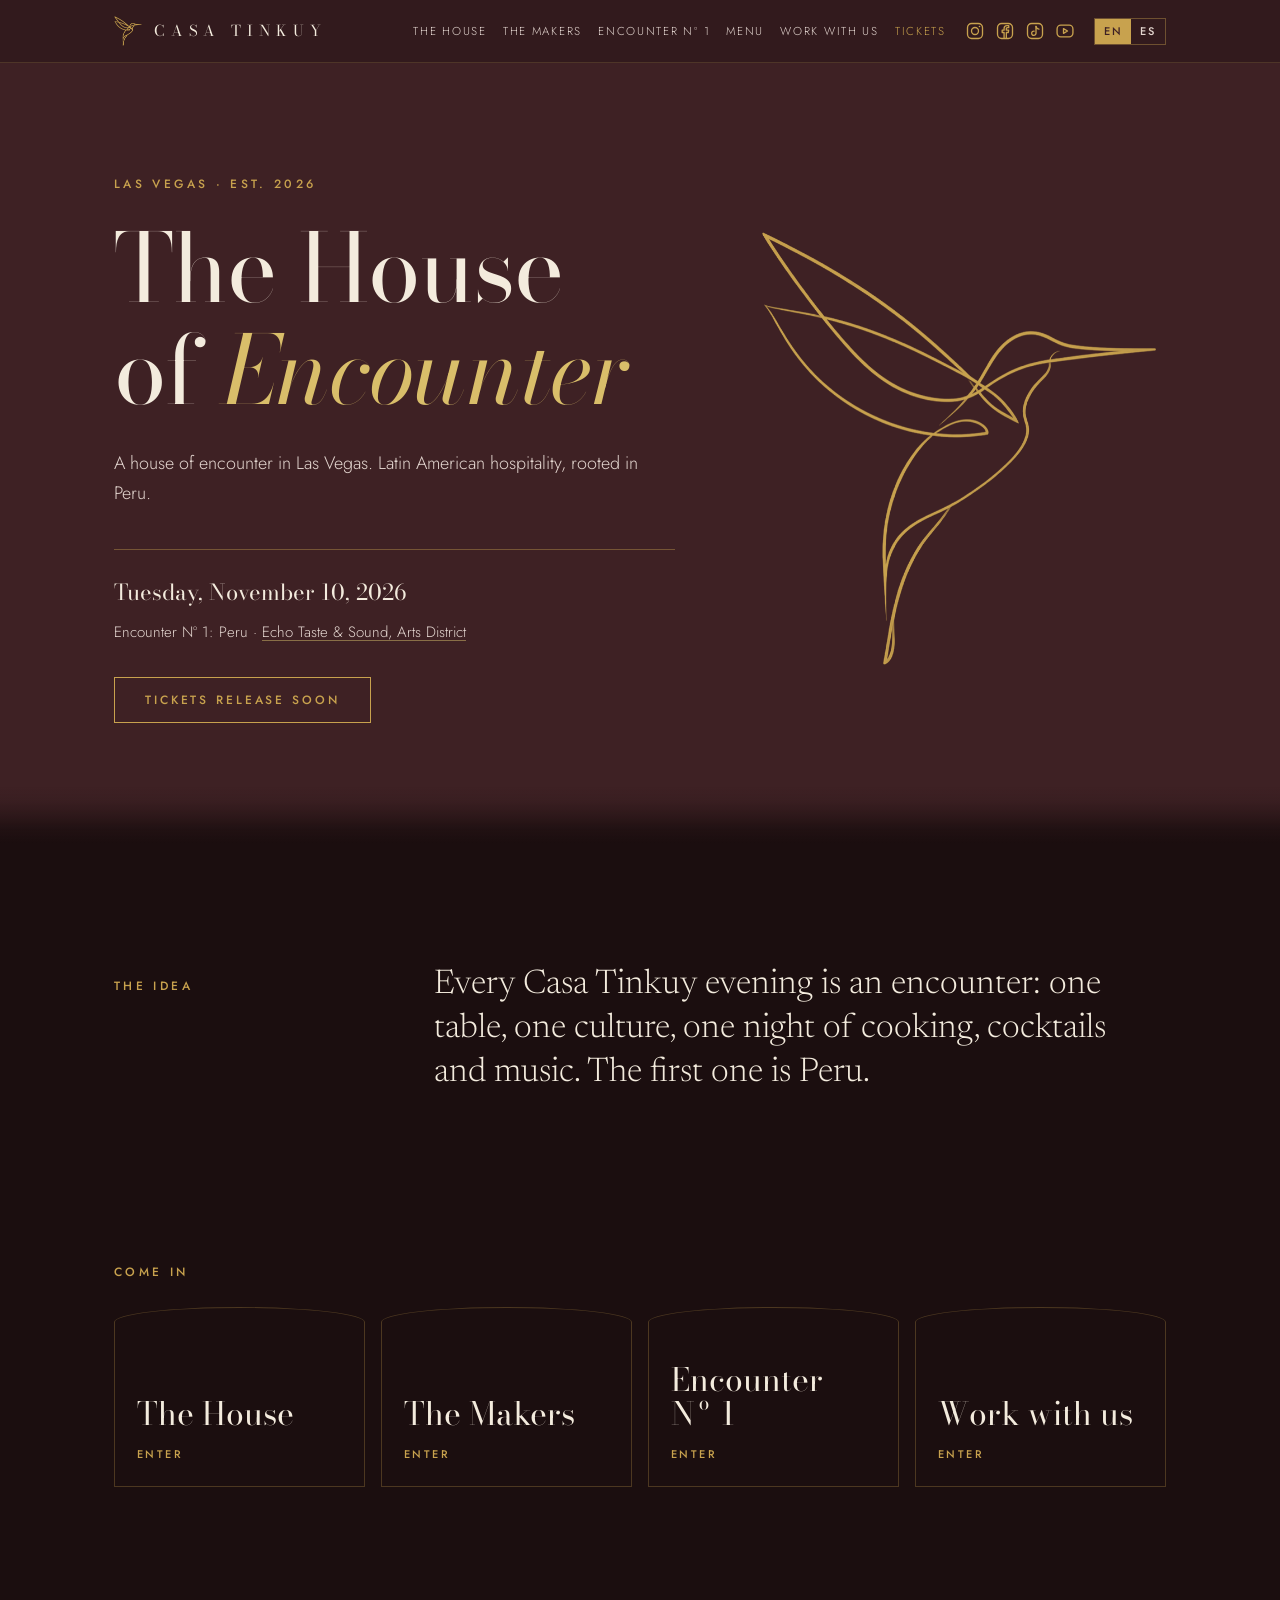
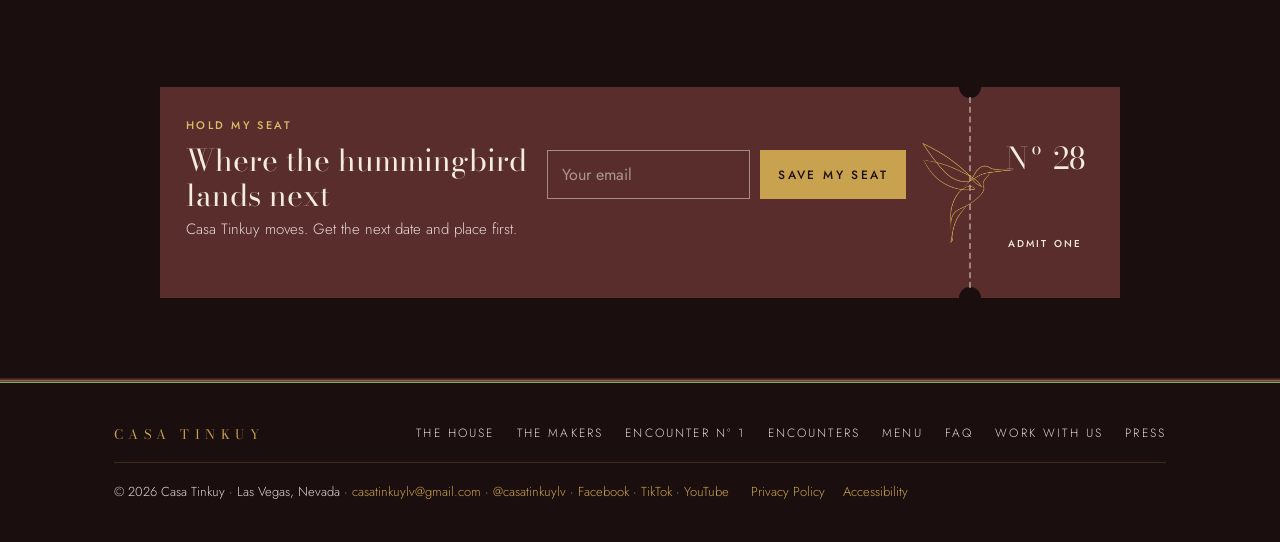
==== index.html @ 779a561f "Casa Tinkuy website Co-Authored-By: Claude Opus 5.5 <noreply@anthropic.com> Claude-Session: https://" ====
<!doctype html>
<html lang="en">
<head>
<meta charset="utf-8">
<meta name="viewport" content="width=device-width, initial-scale=1, viewport-fit=cover">
<title>Casa Tinkuy</title>
<meta name="description" content="Casa Tinkuy, The House of Encounter. Peruvian food, cocktails, music and story in Las Vegas.">
<link rel="preconnect" href="https://fonts.googleapis.com">
<link rel="preconnect" href="https://fonts.gstatic.com" crossorigin>
<link rel="stylesheet" href="https://fonts.googleapis.com/css2?family=Bodoni+Moda:ital,opsz,wght@0,6..96,400;0,6..96,500;1,6..96,400&family=Jost:wght@300;400;500&display=swap">
<link rel="stylesheet" href="https://fonts.googleapis.com/css2?family=Newsreader:opsz,wght@6..72,400&display=swap">
<link rel="stylesheet" href="styles.css">
<meta property="og:title" content="Casa Tinkuy · The House of Encounter">
<meta property="og:description" content="Casa Tinkuy, The House of Encounter. Peruvian food, cocktails, music and story in Las Vegas.">
<meta property="og:type" content="website">
<meta property="og:url" content="https://casatinkuy.com/">
<meta property="og:image" content="https://casatinkuy.com/images/og-image.jpg">
<meta property="og:image:width" content="1200">
<meta property="og:image:height" content="630">
<meta name="twitter:card" content="summary_large_image">
<meta name="theme-color" content="#3E2124">
<link rel="icon" type="image/png" href="images/favicon.png">
<link rel="apple-touch-icon" href="images/logo-gold-sm.png">
<style>body{margin:0}img{max-width:100%}</style>
</head>
<body>
<header class="site">
  <div class="wrap">
    <a class="wordmark" href="index.html" aria-label="Casa Tinkuy, home">
      <img class="mark" src="images/logo-gold-sm.png" alt="" width="28" height="30">CASA TINKUY
    </a>
    <div class="right">
      <nav class="primary" id="menu" aria-label="Main">
        <a href="about.html" data-i18n="navH">The House</a>
        <a href="makers.html" data-i18n="navM">The Makers</a>
        <a href="november-10.html" data-i18n="navE">Encounter Nº 1</a>
        <a href="menu.html" data-i18n="navMenu">Menu</a>
        <a href="work.html" data-i18n="navW">Work with us</a>
        <a class="cta" href="november-10.html#tickets" data-i18n="nav6">Tickets</a>
        <div class="nav-social"><a class="ig" href="https://www.instagram.com/casatinkuylv/" target="_blank" rel="noopener" aria-label="Casa Tinkuy on Instagram">
        <svg viewBox="0 0 24 24" width="20" height="20" aria-hidden="true" fill="none" stroke="currentColor" stroke-width="1.6"><rect x="3" y="3" width="18" height="18" rx="5"/><circle cx="12" cy="12" r="4.2"/><circle cx="17.4" cy="6.6" r="1" fill="currentColor" stroke="none"/></svg>
      </a>
      <a class="ig fb" href="https://www.facebook.com/casatinkuy" target="_blank" rel="noopener" aria-label="Casa Tinkuy on Facebook">
        <svg viewBox="0 0 24 24" width="20" height="20" aria-hidden="true" fill="none" stroke="currentColor" stroke-width="1.6" stroke-linejoin="round"><rect x="3" y="3" width="18" height="18" rx="5"/><path d="M13.6 21v-7.2h2.4l.4-2.8h-2.8V9.4c0-.8.3-1.4 1.4-1.4h1.5V5.6c-.3 0-1.1-.1-2.1-.1-2.1 0-3.5 1.3-3.5 3.6V11H8.6v2.8h2.3V21"/></svg>
      </a>
      <a class="ig tt" href="https://www.tiktok.com/@casatinkuylv" target="_blank" rel="noopener" aria-label="Casa Tinkuy on TikTok">
        <svg viewBox="0 0 24 24" width="20" height="20" aria-hidden="true" fill="none" stroke="currentColor" stroke-width="1.6" stroke-linecap="round" stroke-linejoin="round"><rect x="3" y="3" width="18" height="18" rx="5"/><path d="M13.2 6.6v8.1a2.6 2.6 0 1 1-2.3-2.58"/><path d="M13.2 6.6c.4 1.8 1.6 2.9 3.5 3.1"/></svg>
      </a>
      <a class="ig yt" href="https://www.youtube.com/@CasaTinkuy" target="_blank" rel="noopener" aria-label="Casa Tinkuy on YouTube">
        <svg viewBox="0 0 24 24" width="20" height="20" aria-hidden="true" fill="none" stroke="currentColor" stroke-width="1.6" stroke-linejoin="round"><rect x="2.5" y="5" width="19" height="14" rx="4.5"/><path d="M10.2 9.2v5.6l4.8-2.8z"/></svg>
      </a></div>
      </nav>
      <span class="social"><a class="ig" href="https://www.instagram.com/casatinkuylv/" target="_blank" rel="noopener" aria-label="Casa Tinkuy on Instagram">
        <svg viewBox="0 0 24 24" width="20" height="20" aria-hidden="true" fill="none" stroke="currentColor" stroke-width="1.6"><rect x="3" y="3" width="18" height="18" rx="5"/><circle cx="12" cy="12" r="4.2"/><circle cx="17.4" cy="6.6" r="1" fill="currentColor" stroke="none"/></svg>
      </a>
      <a class="ig fb" href="https://www.facebook.com/casatinkuy" target="_blank" rel="noopener" aria-label="Casa Tinkuy on Facebook">
        <svg viewBox="0 0 24 24" width="20" height="20" aria-hidden="true" fill="none" stroke="currentColor" stroke-width="1.6" stroke-linejoin="round"><rect x="3" y="3" width="18" height="18" rx="5"/><path d="M13.6 21v-7.2h2.4l.4-2.8h-2.8V9.4c0-.8.3-1.4 1.4-1.4h1.5V5.6c-.3 0-1.1-.1-2.1-.1-2.1 0-3.5 1.3-3.5 3.6V11H8.6v2.8h2.3V21"/></svg>
      </a>
      <a class="ig tt" href="https://www.tiktok.com/@casatinkuylv" target="_blank" rel="noopener" aria-label="Casa Tinkuy on TikTok">
        <svg viewBox="0 0 24 24" width="20" height="20" aria-hidden="true" fill="none" stroke="currentColor" stroke-width="1.6" stroke-linecap="round" stroke-linejoin="round"><rect x="3" y="3" width="18" height="18" rx="5"/><path d="M13.2 6.6v8.1a2.6 2.6 0 1 1-2.3-2.58"/><path d="M13.2 6.6c.4 1.8 1.6 2.9 3.5 3.1"/></svg>
      </a>
      <a class="ig yt" href="https://www.youtube.com/@CasaTinkuy" target="_blank" rel="noopener" aria-label="Casa Tinkuy on YouTube">
        <svg viewBox="0 0 24 24" width="20" height="20" aria-hidden="true" fill="none" stroke="currentColor" stroke-width="1.6" stroke-linejoin="round"><rect x="2.5" y="5" width="19" height="14" rx="4.5"/><path d="M10.2 9.2v5.6l4.8-2.8z"/></svg>
      </a></span>
      <div class="lang" role="group" aria-label="Language">
        <button type="button" id="lang-en" data-lang="en" aria-pressed="true">EN</button>
        <button type="button" id="lang-es" data-lang="es" aria-pressed="false">ES</button>
      </div>
      <button type="button" class="menu-btn" aria-expanded="false" aria-controls="menu" aria-label="Menu"><span></span></button>
    </div>
  </div>
</header>

<main id="top">
<section class="hero">
    <div class="wrap">
      <div>
        <p class="label" data-i18n="heroLabel">Las Vegas · Est. 2026</p>
        <h1 data-i18n="heroTitle">The House of <em>Encounter</em></h1>
        <p class="lede" data-i18n="heroLede">A house of encounter in Las Vegas. Latin American hospitality, rooted in Peru.</p>
        <div class="date-line">
          <strong data-i18n="heroDate">Tuesday, November 10, 2026</strong>
          <span data-i18n="heroWhere">Encounter Nº 1: Peru · <a class="addr" href="https://www.google.com/maps/search/?api=1&amp;query=Echo+Taste+%26+Sound+1301+S+Main+St+Ste+160+Las+Vegas+NV+89104" target="_blank" rel="noopener">Echo Taste &amp; Sound, Arts District</a></span>
        </div>
        <div class="actions"><a id="hero-btn" class="btn soon" href="november-10.html#tickets" data-i18n="heroBtn">Tickets release soon</a></div>
      </div>
      <img class="mark" src="images/logo-gold.png" alt="The Casa Tinkuy hummingbird" width="740" height="805">
    </div>
  </section>
  <section class="why">
    <div class="wrap">
      <p class="label" data-i18n="whyLabel">The idea</p>
      <p class="statement" data-i18n="whyText">Every Casa Tinkuy evening is an encounter: one table, one culture, one night of cooking, cocktails and music. The first one is Peru.</p>
    </div>
  </section>
  <section class="rooms">
    <div class="wrap">
      <div class="head">
        <p class="label" data-i18n="rmLabel">Come in</p>
      </div>
      <div class="room-grid">
        <a class="room r1" href="about.html"><div><h3 data-i18n="rm1t">The House</h3><p class="go" data-i18n="rmGo">Enter</p></div></a>
        <a class="room r2" href="makers.html"><div><h3 data-i18n="rm2t">The Makers</h3><p class="go" data-i18n="rmGo2">Enter</p></div></a>
        <a class="room r3" href="november-10.html"><div><h3 data-i18n="rm3t">Encounter Nº 1</h3><p class="go" data-i18n="rmGo3">Enter</p></div></a>
        <a class="room r4" href="work.html"><div><h3 data-i18n="rm4t">Work with us</h3><p class="go" data-i18n="rmGo4">Enter</p></div></a>
      </div>
    </div>
  </section>
</main>

  <section class="letter-band" id="list" aria-label="Newsletter">
    <div class="tk">
      <span class="notch t"></span><span class="notch b"></span>
      <div class="main">
        <div><span class="k" data-i18n="nlK">Hold my seat</span><h2 data-i18n="nlT">Where the hummingbird lands next</h2><p class="sub" data-i18n="nlS">Casa Tinkuy moves. Get the next date and place first.</p></div>
        <form id="nl-form" name="newsletter" method="POST" data-netlify="true" netlify-honeypot="bot-field">
          <input type="hidden" name="form-name" value="newsletter">
          <p hidden><label>Leave this empty <input name="bot-field"></label></p>
          <label hidden for="nl-email">Email</label>
          <input id="nl-email" name="email" type="email" placeholder="Your email" data-i18n-ph="nlPh" required autocomplete="email">
          <button type="submit" data-i18n="nlB">Save my seat</button>
        </form>
        <p class="ok" id="nl-ok" aria-live="polite"></p>
      </div>
      <div class="stub"><span class="n">Nº 28</span><span class="s" data-i18n="nlA">Admit one</span></div>
      <img class="flybird" src="images/logo-gold.png" alt="">
    </div>
  </section>

<div class="strata end" aria-hidden="true"></div>
<footer class="site">
  <div class="wrap">
    <a class="wordmark" href="index.html">CASA TINKUY</a>
    <nav class="foot-nav" aria-label="Footer">
      <a href="about.html" data-i18n="navH">The House</a>
      <a href="makers.html" data-i18n="navM">The Makers</a>
      <a href="november-10.html" data-i18n="navE">Encounter Nº 1</a>
      <a href="encounters.html" data-i18n="navEnc">Encounters</a>
      <a href="menu.html" data-i18n="navMenu">Menu</a>
      <a href="november-10.html#faq" data-i18n="ftFaq">FAQ</a>
      <a href="work.html" data-i18n="navW">Work with us</a>
      <a href="work.html#press" data-i18n="ftPress">Press</a>
    </nav>
    <span class="foot-meta">© 2026 Casa Tinkuy · Las Vegas, Nevada · <a href="mailto:casatinkuylv@gmail.com">casatinkuylv@gmail.com</a> · <a href="https://www.instagram.com/casatinkuylv/" target="_blank" rel="noopener">@casatinkuylv</a> · <a href="https://www.facebook.com/casatinkuy" target="_blank" rel="noopener">Facebook</a> · <a href="https://www.tiktok.com/@casatinkuylv" target="_blank" rel="noopener">TikTok</a> · <a href="https://www.youtube.com/@CasaTinkuy" target="_blank" rel="noopener">YouTube</a>
      <span class="legal-links"><a href="privacy.html" data-i18n="ftPriv">Privacy Policy</a><a href="accessibility.html" data-i18n="ftAcc">Accessibility</a></span></span>
  </div>
</footer>

<script src="site.js"></script>
</body>
</html>
---- styles.css ----
:root {
    color-scheme: dark;
    --charcoal: #4A1F3D;
    --green: #2E1A2B;
    --emerald: #10362A;
    --green-deep: #0B2C21;
    --burgundy: #7A2A36;
    --chicha: #4A1F3D;
    --mauve: #9C6B86;
    --mineral: #A9CFC3;
    --cream: #F3EBDD;
    --ink: #1E1419;
    --gold: #C8A24E;
    --gold-dim: #D2B3C4;
    --stone: #F3EBDD;
    --taupe: #DCCAD2;
    --line: rgba(156, 107, 134, 0.6);
    --serif: "Bodoni Moda", "Didot", "Bodoni 72", Georgia, serif;
    --sans: "Jost", "Futura", "Avenir Next", "Helvetica Neue", Arial, sans-serif;
    --gutter: clamp(16px, 5vw, 64px);
    --max: 1180px;
  }
  * { box-sizing: border-box; }
  [hidden] { display: none !important; }
  html { scroll-behavior: smooth; }
  body {
    background: var(--charcoal); color: var(--stone);
    font-family: var(--sans); font-weight: 300; font-size: 17px; line-height: 1.65;
    -webkit-font-smoothing: antialiased;
  }
  a { color: inherit; }
  :focus-visible { outline: 1px solid var(--gold); outline-offset: 4px; }
  .wrap { max-width: var(--max); margin-inline: auto; padding-inline: var(--gutter); }
  .label { font-size: 12px; font-weight: 500; letter-spacing: 0.28em; text-transform: uppercase; color: var(--gold); }
  h1, h2, h3, h4 { font-family: var(--serif); font-weight: 400; text-wrap: balance; margin: 0; line-height: 1.08; }
  p { margin: 0; }
  .mark { display: block; }

  /* Header */
  header.site {
    position: sticky; top: env(safe-area-inset-top, 0px); z-index: 10;
    background: rgba(58, 23, 48, 0.96); backdrop-filter: blur(10px); -webkit-backdrop-filter: blur(10px);
    border-bottom: 1px solid rgba(212, 175, 98, 0.18);
  }
  header.site .wrap { display: flex; align-items: center; justify-content: space-between; gap: 20px; padding-block: 16px; }
  .wordmark { font-family: var(--serif); font-size: 15px; letter-spacing: 0.42em; text-decoration: none; color: var(--stone); white-space: nowrap; display: flex; align-items: center; gap: 12px; }
  .wordmark .mark { width: 28px; height: 30px; object-fit: contain; }
  .right { display: flex; align-items: center; gap: 28px; }
  nav.primary { display: flex; gap: 24px; }
  nav.primary a { font-size: 12px; letter-spacing: 0.2em; text-transform: uppercase; text-decoration: none; color: var(--taupe); transition: color .2s; white-space: nowrap; }
  nav.primary a:hover, nav.primary a.cta { color: var(--gold); }
  .lang { display: flex; border: 1px solid var(--line); }
  .lang button { background: transparent; border: 0; color: var(--taupe); font: 500 11px/1 var(--sans); letter-spacing: 0.16em; padding: 7px 9px; cursor: pointer; }
  .lang button[aria-pressed="true"] { background: var(--gold); color: var(--charcoal); }
  @media (max-width: 480px) { .wordmark { letter-spacing: 0.3em; font-size: 13px; gap: 8px; } .right { gap: 14px; } }

  /* Hero */
  .hero { padding-block: clamp(48px, 9vw, 112px) clamp(64px, 10vw, 120px); overflow: hidden; }
  .hero .wrap { display: grid; grid-template-columns: 1.15fr 0.85fr; gap: clamp(32px, 6vw, 88px); align-items: center; }
  .hero h1 { font-size: clamp(46px, 7.4vw, 104px); letter-spacing: -0.01em; margin-top: 22px; }
  .hero h1 em, h2 em { font-style: italic; color: var(--gold); }
  .hero .lede { margin-top: 28px; max-width: 34em; color: var(--taupe); font-size: 19px; }
  .date-line { margin-top: 40px; display: flex; flex-wrap: wrap; gap: 10px 28px; align-items: baseline; padding-top: 24px; border-top: 1px solid var(--line); max-width: 34em; }
  .date-line strong { font-family: var(--serif); font-weight: 400; font-size: 22px; }
  .date-line span { color: var(--taupe); font-size: 15px; }
  .hero .mark { width: 100%; max-width: 440px; height: auto; justify-self: center; }
  @media (prefers-reduced-motion: no-preference) {
    .hero .mark { animation: arrive 1.8s cubic-bezier(.2,.7,.2,1) both, hover 16s ease-in-out 1.8s infinite; will-change: transform; }
    @keyframes arrive { from { opacity: 0; transform: translate(-60px, 40px) rotate(-6deg); } to { opacity: 1; transform: none; } }
    @keyframes hover {
      0%   { transform: translate(0, 0) rotate(0deg); }
      6%   { transform: translate(0, -6px) rotate(-1deg); }
      12%  { transform: translate(0, 0) rotate(0deg); }
      18%  { transform: translate(0, -6px) rotate(-1deg); }
      22%  { transform: translate(-28px, 14px) rotate(-4deg); }
      26%  { transform: translate(-30px, 8px) rotate(-3deg); }
      32%  { transform: translate(-28px, 14px) rotate(-4deg); }
      38%  { transform: translate(-30px, 8px) rotate(-3deg); }
      42%  { transform: translate(18px, -22px) rotate(3deg); }
      46%  { transform: translate(20px, -28px) rotate(2deg); }
      52%  { transform: translate(18px, -22px) rotate(3deg); }
      58%  { transform: translate(20px, -28px) rotate(2deg); }
      62%  { transform: translate(-8px, -4px) rotate(-1deg); }
      68%  { transform: translate(-8px, -10px) rotate(-2deg); }
      74%  { transform: translate(-8px, -4px) rotate(-1deg); }
      78%  { transform: translate(24px, 18px) rotate(4deg); }
      84%  { transform: translate(22px, 12px) rotate(3deg); }
      90%  { transform: translate(24px, 18px) rotate(4deg); }
      100% { transform: translate(0, 0) rotate(0deg); }
    }
  }
  @media (max-width: 760px) { .hero .mark { --s: .5; } .hero .wrap { grid-template-columns: 1fr; } .hero .mark { max-width: 230px; order: -1; justify-self: start; } }


  /* Threshold */
  .threshold { background: var(--stone); color: var(--charcoal); padding-block: clamp(64px, 9vw, 112px); }
  .threshold .wrap { display: grid; grid-template-columns: minmax(0, 1.25fr) minmax(0, 0.75fr); gap: clamp(32px, 6vw, 88px); align-items: center; }
  .threshold img { width: 100%; height: auto; display: block; }
  .threshold .label { color: var(--burgundy); }
  .threshold h2 { font-size: clamp(34px, 4.4vw, 56px); margin-top: 18px; }
  .threshold p.body { margin-top: 20px; color: #4a4338; max-width: 26em; }
  @media (max-width: 760px) { .threshold .wrap { grid-template-columns: 1fr; } }

  /* Meaning */
  .meaning { background: var(--burgundy); padding-block: clamp(64px, 9vw, 112px); }
  .meaning .wrap { display: grid; grid-template-columns: repeat(2, minmax(0, 1fr)); gap: clamp(32px, 6vw, 80px); }
  .entry { display: grid; gap: 14px; align-content: start; }
  .entry .word { font-family: var(--serif); font-size: clamp(40px, 5vw, 64px); }
  .entry .phon { font-size: 14px; color: var(--gold); letter-spacing: 0.06em; }
  .entry .phon i { color: var(--taupe); margin-left: 10px; letter-spacing: 0; }
  .entry p:last-child { opacity: .86; max-width: 30em; }
  .together { grid-column: 1 / -1; padding-top: clamp(32px, 5vw, 56px); border-top: 1px solid var(--line); display: flex; flex-wrap: wrap; justify-content: space-between; align-items: end; gap: 24px; }
  .together h2 { font-size: clamp(32px, 4.4vw, 56px); }
  .together p { color: var(--taupe); max-width: 30em; }
  @media (max-width: 760px) { .meaning .wrap { grid-template-columns: 1fr; } }



  /* Ways (dinner / bar) */
  .ways2 { display: grid; grid-template-columns: repeat(2, minmax(0, 1fr)); gap: 16px; margin-top: 8px; }
  .way { border: 1px solid var(--line); padding: 22px 22px 24px; display: grid; gap: 8px; align-content: start; }
  .way .tag { font-size: 11px; font-weight: 500; letter-spacing: 0.22em; text-transform: uppercase; color: var(--gold); }
  .way h3 { font-size: clamp(26px, 2.6vw, 32px); }
  .way p { color: var(--taupe); font-size: 16px; }
  .way p.source { font-size: 14px; font-style: italic; color: var(--gold-dim); margin-top: 4px; }
  @media (max-width: 520px) { .ways2 { grid-template-columns: 1fr; } }
  .hero .actions { margin-top: 32px; }

  /* Why */
  .why { padding-block: clamp(72px, 10vw, 120px); border-bottom: 1px solid var(--line); }
  .why .wrap { display: grid; grid-template-columns: minmax(0, 0.35fr) minmax(0, 1fr); gap: clamp(24px, 5vw, 72px); align-items: start; }
  .why .label { padding-top: 14px; }
  .why p.statement { font-family: var(--serif); font-size: clamp(26px, 3.2vw, 40px); line-height: 1.3; text-wrap: pretty; max-width: 28em; }
  @media (max-width: 760px) { .why .wrap { grid-template-columns: 1fr; } .why .label { padding-top: 0; } }

  /* Work with us */
  .work { background: var(--chicha); border-top: 1px solid var(--line); padding-block: clamp(72px, 10vw, 120px); }
  .work .head { display: grid; gap: 18px; max-width: 40em; margin-bottom: clamp(36px, 5vw, 56px); }
  .work h2 { font-size: clamp(36px, 4.8vw, 62px); }
  .work .head p:not(.label) { color: var(--taupe); }
  .ways { display: grid; grid-template-columns: repeat(3, minmax(0, 1fr)); gap: clamp(24px, 4vw, 48px); }
  .ways article { border-top: 1px solid var(--line); padding-top: 22px; display: grid; gap: 10px; align-content: start; }
  .ways h3 { font-size: clamp(24px, 2.4vw, 30px); }
  .ways p { color: var(--taupe); font-size: 16px; }
  .work .cta { margin-top: clamp(36px, 5vw, 56px); font-family: var(--serif); font-size: clamp(20px, 2vw, 24px); }
  .work .cta a { color: var(--gold); text-decoration: none; border-bottom: 1px solid var(--line); }
  .work .cta a:hover { border-bottom-color: var(--gold); }
  @media (max-width: 860px) { .ways { grid-template-columns: 1fr; } }

  /* Event */
  section.event { padding-block: clamp(72px, 10vw, 128px); }
  .event .wrap { display: grid; grid-template-columns: minmax(0, 0.9fr) minmax(0, 1.1fr); gap: clamp(40px, 6vw, 96px); align-items: center; }
  .event-copy { display: grid; gap: 22px; }
  .event-copy h2 { font-size: clamp(38px, 5vw, 68px); }
  .event-copy > p { color: var(--taupe); max-width: 32em; }
  .evening { display: grid; border-top: 1px solid var(--line); margin-top: 8px; }
  .evening div { display: grid; grid-template-columns: 8.5em 1fr; gap: 16px; padding-block: 16px; border-bottom: 1px solid var(--line); }
  .evening b { font-weight: 500; font-size: 12px; letter-spacing: 0.2em; text-transform: uppercase; color: var(--gold); padding-top: 3px; }
  .doorway { position: relative; aspect-ratio: 4 / 5; max-width: 100%; }
  .doorway svg { position: absolute; inset: 0; width: 100%; height: 100%; }
  .doorway svg path { fill: var(--burgundy); stroke: var(--gold); stroke-width: 1; vector-effect: non-scaling-stroke; }
  .doorway .inside { position: absolute; inset: 16% 22% 8%; display: grid; align-content: center; gap: 22px; text-align: center; }
  .doorway .day { font-family: var(--serif); font-size: clamp(64px, 9vw, 112px); line-height: .9; color: var(--gold); }
  .doorway .month { font-size: 12px; letter-spacing: 0.3em; text-transform: uppercase; }
  .doorway dl { margin: 0; display: grid; gap: 14px; }
  .doorway dt { font-size: 11px; letter-spacing: 0.24em; text-transform: uppercase; color: var(--gold-dim); }
  .doorway dd { margin: 2px 0 0; font-size: 15px; line-height: 1.4; }
  @media (max-width: 860px) { .event .wrap { grid-template-columns: 1fr; } .doorway { max-width: 420px; width: 100%; justify-self: center; } .doorway .inside { inset: 15% 19% 7%; gap: 16px; } }
  @media (max-width: 420px) { .evening div { grid-template-columns: 1fr; gap: 4px; } }

  /* Signature */
  .signature { background: var(--stone); color: var(--charcoal); padding-block: clamp(72px, 10vw, 128px); }
  .signature .wrap { display: grid; grid-template-columns: minmax(0, 1.2fr) minmax(0, 0.8fr); gap: clamp(40px, 7vw, 104px); align-items: end; }
  .signature .label { color: #7a6431; }
  .signature h2 { font-size: clamp(48px, 8vw, 116px); font-style: italic; margin-top: 18px; line-height: 0.98; }
  .signature .tr { font-family: var(--serif); font-size: clamp(20px, 2.2vw, 26px); color: #5d5446; margin-top: 16px; }
  .signature .story { margin-top: 28px; max-width: 34em; color: #3a352d; }
  .spec { margin: 0; display: grid; border-top: 1px solid rgba(17,17,17,.25); }
  .spec div { display: flex; justify-content: space-between; gap: 16px; padding-block: 15px; border-bottom: 1px solid rgba(17,17,17,.25); }
  .spec dt { font-size: 12px; letter-spacing: 0.22em; text-transform: uppercase; color: #6b6153; font-weight: 500; }
  .spec dd { margin: 0; font-family: var(--serif); font-size: 20px; text-align: right; }
  @media (max-width: 860px) { .signature .wrap { grid-template-columns: 1fr; } }

  /* Program */
  .program { background: var(--cream); padding-block: clamp(72px, 10vw, 128px); }
  .program .head { display: grid; gap: 18px; max-width: 40em; margin-bottom: clamp(40px, 6vw, 72px); }
  .program .head h2 { font-size: clamp(36px, 4.8vw, 62px); }
  .program .head p { color: var(--taupe); }
  .regions { display: grid; grid-template-columns: repeat(3, minmax(0, 1fr)); border-top: 1px solid var(--line); }
  .region { padding: 32px clamp(0px, 2.4vw, 32px) 36px; border-right: 1px solid var(--line); display: grid; gap: 14px; align-content: start; }
  .region:first-child { padding-left: 0; }
  .region:last-child { border-right: 0; padding-right: 0; }
  .region .alt { font-size: 12px; letter-spacing: 0.18em; text-transform: uppercase; color: var(--gold-dim); font-variant-numeric: tabular-nums; }
  .region h3 { font-size: clamp(30px, 3.2vw, 40px); }
  .region .spirit { color: var(--gold); font-size: 15px; letter-spacing: 0.04em; }
  .region p { color: var(--taupe); font-size: 16px; }
  .drink { margin-top: 8px; padding-top: 14px; border-top: 1px dashed rgba(212,175,98,.22); }
  .drink h4 { margin-bottom: 4px; font-style: italic; font-size: 21px; color: var(--stone); }
  .drink p { font-size: 15px; }
  .program .note { margin-top: 28px; font-size: 14px; color: var(--taupe); opacity: .8; }
  @media (max-width: 860px) { .regions { grid-template-columns: 1fr; } .region, .region:first-child, .region:last-child { padding-inline: 0; border-right: 0; border-bottom: 1px solid var(--line); } }

  /* Quote band */
  .band { padding-block: clamp(64px, 9vw, 112px); border-bottom: 1px solid var(--line); }
  .band .wrap { display: grid; grid-template-columns: auto 1fr; gap: clamp(24px, 5vw, 64px); align-items: center; }
  .band .wrap { grid-template-columns: minmax(0, 0.9fr) minmax(0, 1.1fr); }
  .band img { width: 100%; height: auto; display: block; filter: grayscale(1) contrast(1.05); }
  @media (max-width: 760px) { .band .wrap { grid-template-columns: 1fr; } }
  .band blockquote { margin: 0; font-family: var(--serif); font-style: italic; font-size: clamp(30px, 4.6vw, 60px); line-height: 1.12; text-wrap: balance; }

  /* Makers */
  .makers { padding-block: clamp(72px, 10vw, 128px); }
  .makers .head { margin-bottom: clamp(36px, 5vw, 64px); display: grid; gap: 18px; }
  .makers .head h2 { font-size: clamp(36px, 4.8vw, 62px); max-width: 15em; }
  .people { display: grid; grid-template-columns: repeat(2, minmax(0, 1fr)); gap: clamp(32px, 5vw, 72px); }
  .person { display: grid; gap: 12px; align-content: start; padding-top: 24px; border-top: 1px solid var(--line); }
  .person .role { font-size: 12px; letter-spacing: 0.22em; text-transform: uppercase; color: var(--gold); }
  .person h3 { font-size: clamp(30px, 3.4vw, 42px); }
  .person .origin { font-family: var(--serif); font-style: italic; color: var(--gold); font-size: 17px; }
  .person .bio { display: grid; gap: 14px; color: var(--taupe); max-width: 32em; }
  @media (max-width: 760px) { .people { grid-template-columns: 1fr; } }

  /* Next */
  .next { background: var(--burgundy); padding-block: clamp(64px, 9vw, 112px); }
  .next .wrap { display: grid; grid-template-columns: minmax(0, 1fr); gap: clamp(32px, 6vw, 88px); align-items: start; }
  .next h2 { font-size: clamp(34px, 4.4vw, 56px); margin-top: 18px; }
  .next p { color: var(--stone); opacity: .8; margin-top: 18px; max-width: 30em; }
  .cities { list-style: none; margin: 0; padding: 0; display: grid; }
  .cities li { display: flex; justify-content: space-between; align-items: baseline; gap: 16px; padding-block: 14px; border-bottom: 1px solid var(--line); font-family: var(--serif); font-size: clamp(22px, 2.4vw, 28px); }
  .cities li small { font-family: var(--sans); font-size: 11px; letter-spacing: 0.22em; text-transform: uppercase; color: var(--gold-dim); }
  .cities li.now small { color: var(--gold); }
  @media (max-width: 760px) { .next .wrap { grid-template-columns: 1fr; } }

  /* Press */
  .press { padding-block: clamp(72px, 10vw, 120px); }
  .press .wrap { display: grid; grid-template-columns: minmax(0, 0.8fr) minmax(0, 1.2fr); gap: clamp(32px, 6vw, 88px); align-items: start; }
  .press h2 { font-size: clamp(34px, 4.4vw, 56px); margin-top: 18px; }
  .press .intro { color: var(--taupe); margin-top: 18px; max-width: 26em; }
  .facts { margin: 0; display: grid; border-top: 1px solid var(--line); }
  .facts div { display: grid; grid-template-columns: 9em 1fr; gap: 20px; padding-block: 16px; border-bottom: 1px solid var(--line); }
  .facts dt { font-size: 12px; letter-spacing: 0.2em; text-transform: uppercase; color: var(--gold); font-weight: 500; padding-top: 3px; }
  .facts dd { margin: 0; }
  @media (max-width: 760px) { .press .wrap { grid-template-columns: 1fr; } .facts div { grid-template-columns: 1fr; gap: 4px; } }

  /* Reserve */
  .reserve { background: var(--chicha); padding-block: clamp(72px, 10vw, 120px); text-align: center; border-top: 1px solid var(--line); }
  .reserve .wrap { display: grid; justify-items: center; gap: 22px; }
  .reserve h2 { font-size: clamp(38px, 5.4vw, 72px); max-width: 12em; }
  .reserve p { opacity: .82; max-width: 34em; }
  .btn { display: inline-block; background: var(--gold); color: var(--charcoal); text-decoration: none; padding: 16px 30px; font: 500 12px/1 var(--sans); letter-spacing: 0.24em; text-transform: uppercase; }
  .btn:hover { background: #D6B465; }
  .btn.soon { background: transparent; color: var(--gold); border: 1px solid var(--gold); }
  .btn.soon:hover { background: var(--gold); color: var(--charcoal); }

  footer.site { padding-block: 40px; }
  footer.site .wrap { display: flex; flex-wrap: wrap; gap: 16px 32px; justify-content: space-between; align-items: center; font-size: 13px; color: var(--taupe); }
  footer.site .wordmark { font-size: 13px; }
  footer.site a, .facts dd a { color: var(--gold); text-decoration: none; }
  footer.site a:hover, .facts dd a:hover { text-decoration: underline; }

  /* Vinicunca mountain palette */
  :root {
    --night: #1B0E0F; --plum: #3E2124; --iron: #582D2B; --clay: #7A473A;
    --sand: #836954; --ochre: #5C4D25; --sulfur: #BC9C2F; --sage: #87A763; --turq: #4FB8A8;
    --charcoal: var(--plum); --stone: #F3EBDD; --taupe: #E3D5CF; --line: rgba(200, 162, 78, 0.4); --gold-dim: #D9BE6A;
  }
  header.site { background: rgba(50, 26, 29, 0.97); }
  .hero { background: var(--plum); }
  .hero h1 em, h2 em { color: #D9BE6A; }
  .strata { height: 40px; background: linear-gradient(to bottom, #3E2124 0.8% 9.2%, #3E2124 10.8% 19.2%, #582D2B 20.8% 29.2%, #7A473A 30.8% 39.2%, #836954 40.8% 49.2%, #5C4D25 50.8% 59.2%, #BC9C2F 60.8% 69.2%, #87A763 70.8% 79.2%, #4FB8A8 80.8% 89.2%, #836954 90.8% 99.2%); }
  footer.site { position: relative; }
  .strata.end { background: linear-gradient(to bottom, #3E2124 0.8% 9.2%, #3E2124 10.8% 19.2%, #582D2B 20.8% 29.2%, #7A473A 30.8% 39.2%, #836954 40.8% 49.2%, #5C4D25 50.8% 59.2%, #BC9C2F 60.8% 69.2%, #87A763 70.8% 79.2%, #4FB8A8 80.8% 89.2%, #1B0E0F 90.8% 99.2%); }
  .meaning { background: var(--iron); }
  .event { background: var(--night); }
  .doorway svg path { fill: var(--iron); }
  .band { background: var(--plum); border-bottom: 0; }
  .next { background: var(--ochre); }
  .reserve { background: var(--plum); border-top: 0; }
  footer.site { background: var(--night); }
  .way { border-color: var(--line); }
  .way .tag.mineral { color: var(--turq); }
  :focus-visible { outline-color: var(--turq); }

  .why, .program, .makers, .press, .work { color: var(--night);
    --taupe: #4A3336; --line: rgba(144, 120, 57, 0.55); --gold-dim: var(--iron); }
  .threshold { background: var(--sand); color: #F3EBDD; --taupe: #EFE3D6; }
  .threshold h2 { color: #F3EBDD; }
  .why { background: var(--sulfur); border-bottom: 0; }
  .program { background: var(--sage); }
  .makers, .press { background: #DDD2BF; }
  .work { background: var(--clay); border-top: 0; color: #F3EBDD; --taupe: #F0E2D8; --line: rgba(243, 235, 221, 0.35); }
  .why .label, .program .label, .makers .label, .press .label, .person .role, .facts dt, .person .origin, .facts dd a { color: var(--iron); }
  .threshold .label { color: #E6CD7A; }
  .work .label { color: #F3EBDD; }
  .work .cta a { color: #F3EBDD; border-bottom-color: #F3EBDD; }
  .threshold p.body { color: #EFE3D6; }
  /* Soft color transitions between sections */
  .meaning { --sec-bg: var(--iron); } .why { --sec-bg: var(--sulfur); } .event { --sec-bg: var(--night); }
  .program { --sec-bg: var(--sage); } .band { --sec-bg: var(--plum); } .makers { --sec-bg: #DDD2BF; }
  .next { --sec-bg: var(--ochre); } .work { --sec-bg: var(--clay); } .press { --sec-bg: #DDD2BF; } .reserve { --sec-bg: var(--plum); }
  .meaning, .why, .event, .program, .band, .makers, .next, .work, .press, .reserve { position: relative; }
  .meaning::before, .why::before, .event::before, .program::before, .band::before, .makers::before,
  .next::before, .work::before, .press::before, .reserve::before {
    content: ""; position: absolute; left: 0; right: 0; top: -56px; height: 56px; z-index: 1; pointer-events: none;
    background: linear-gradient(to bottom,
      color-mix(in srgb, var(--sec-bg) 0%, transparent) 0%,
      color-mix(in srgb, var(--sec-bg) 12%, transparent) 25%,
      color-mix(in srgb, var(--sec-bg) 45%, transparent) 50%,
      color-mix(in srgb, var(--sec-bg) 82%, transparent) 75%,
      var(--sec-bg) 100%);
  }
  @media (max-width: 760px) {
    .meaning::before, .why::before, .event::before, .program::before, .band::before, .makers::before,
    .next::before, .work::before, .press::before, .reserve::before { top: -36px; height: 36px; }
  }
  /* FAQ */
  .faq { background: var(--night); padding-block: clamp(64px, 9vw, 112px); --sec-bg: var(--night); position: relative; }
  .faq::before { content: ""; position: absolute; left: 0; right: 0; top: -56px; height: 56px; z-index: 1; pointer-events: none;
    background: linear-gradient(to bottom, color-mix(in srgb, var(--sec-bg) 0%, transparent) 0%, color-mix(in srgb, var(--sec-bg) 45%, transparent) 50%, var(--sec-bg) 100%); }
  .faq .wrap { display: grid; grid-template-columns: minmax(0, 0.35fr) minmax(0, 1fr); gap: clamp(24px, 5vw, 72px); align-items: start; }
  .faq .head { display: grid; gap: 14px; }
  .faq h2 { font-size: clamp(34px, 4.4vw, 56px); }
  .qs { border-top: 1px solid var(--line); }
  .qs details { border-bottom: 1px solid var(--line); }
  .qs summary { cursor: pointer; list-style: none; padding-block: 20px; font-family: var(--serif); font-size: clamp(20px, 2.2vw, 24px); display: flex; justify-content: space-between; gap: 16px; }
  .qs summary::-webkit-details-marker { display: none; }
  .qs summary::after { content: "+"; color: var(--gold); font-family: var(--sans); font-weight: 400; }
  .qs details[open] summary::after { content: "−"; }
  .qs .a { padding-bottom: 22px; display: grid; gap: 10px; color: var(--taupe); max-width: 40em; }
  .qs .a a { color: var(--gold); }
  .qs .a a.map { display: inline-block; font-size: 12px; font-weight: 500; letter-spacing: 0.2em; text-transform: uppercase; text-decoration: none; border: 1px solid var(--gold); padding: 10px 14px; }
  @media (max-width: 760px) { .faq .wrap { grid-template-columns: 1fr; } }
  /* Map links */
  a.addr { color: inherit; text-decoration: underline; text-decoration-color: rgba(212,190,106,.5); text-underline-offset: 3px; }
  a.addr:hover { text-decoration-color: currentColor; }
  .qs .maps { display: flex; flex-wrap: wrap; gap: 10px; }
  .doorway dd.dir { margin-top: 10px; }
  .doorway dd.age { margin-top: 8px; font-size: 11px; letter-spacing: 0.2em; text-transform: uppercase; color: var(--gold-dim); }
  .doorway dd.dir a { display: inline-block; font-size: 11px; font-weight: 500; letter-spacing: 0.2em; text-transform: uppercase; color: var(--gold); text-decoration: none; border: 1px solid var(--gold); padding: 8px 12px; }
  /* Portraits */
  .portrait { margin: 0 0 8px; display: grid; gap: 8px; }
  .portrait img { width: 100%; max-width: 440px; height: auto; aspect-ratio: 4 / 5; object-fit: cover; display: block; }
  .portrait figcaption { font-size: 13px; font-style: italic; color: var(--taupe); }
  /* Instagram icon */
  .ig { display: inline-flex; align-items: center; justify-content: center; width: 36px; height: 36px; color: var(--gold); border-radius: 50%; transition: color .2s, background .2s; }
  .ig:hover { color: var(--stone); background: rgba(255,255,255,0.06); }
  @media (max-width: 480px) { .ig { width: 32px; height: 32px; } }
  /* Newsletter ticket */
  .letter-band { background: var(--night); padding-block: clamp(48px, 7vw, 80px); padding-inline: 16px; position: relative; }
  .letter-band .tk { position: relative; width: min(960px, 100%); margin-inline: auto; display: grid; grid-template-columns: minmax(0, 1fr) 150px; background: var(--iron); color: var(--stone); }
  .letter-band .main { padding: 22px 64px 22px 26px; display: grid; grid-template-columns: minmax(0, 1fr) minmax(0, 1.05fr); gap: 20px; align-items: center; }
  .letter-band .k { font: 500 11px var(--sans); letter-spacing: .22em; text-transform: uppercase; color: #D9BE6A; }
  .letter-band h2 { margin: 6px 0 6px; font-size: clamp(22px, 3vw, 30px); line-height: 1.15; }
  .letter-band .sub { margin: 0; font-size: 15px; line-height: 1.5; color: #E6D6D3; }
  .letter-band form { display: flex; flex-wrap: wrap; gap: 10px; }
  .letter-band input[type=email] { flex: 1 1 200px; min-width: 0; font: 400 16px var(--sans); padding: 12px 14px; border: 1px solid rgba(243,235,221,.5); background: transparent; color: var(--stone); border-radius: 0; }
  .letter-band input::placeholder { color: var(--stone); opacity: .55; }
  .letter-band button { font: 500 12px/1 var(--sans); letter-spacing: .2em; text-transform: uppercase; padding: 14px 18px; border: 0; background: var(--gold); color: var(--night); cursor: pointer; border-radius: 0; }
  .letter-band button:hover { background: #D6B465; }
  .letter-band .ok { grid-column: 1 / -1; margin: 0; min-height: 1.1em; font-size: 14px; color: #D9BE6A; }
  .letter-band .stub { position: relative; padding: 18px 12px; display: grid; place-items: center; text-align: center; gap: 4px; }
  .letter-band .stub::before { content: ""; position: absolute; left: -1px; top: 10px; bottom: 10px; border-left: 2px dashed rgba(243,235,221,.45); }
  .letter-band .stub .n { font: 400 30px/1 var(--serif); margin-top: 8px; }
  .letter-band .stub .s { font: 500 10px var(--sans); letter-spacing: .22em; text-transform: uppercase; }
  .letter-band .notch { position: absolute; width: 22px; height: 22px; border-radius: 50%; background: var(--night); right: 139px; }
  .letter-band .notch.t { top: -11px; } .letter-band .notch.b { bottom: -11px; }
  .letter-band .flybird { position: absolute; width: 96px; right: 104px; top: 50%; transform: translateY(-50%); pointer-events: none; }
  @media (max-width: 760px) { .letter-band .main { grid-template-columns: 1fr; } }
  @media (max-width: 620px) {
    .letter-band .tk { grid-template-columns: 1fr; }
    .letter-band .main { padding-right: 26px; }
    .letter-band .stub { grid-auto-flow: column; justify-content: start; align-items: center; gap: 14px; padding: 14px 26px; }
    .letter-band .stub::before { left: 10px; right: 10px; top: -1px; bottom: auto; border-left: 0; border-top: 2px dashed rgba(243,235,221,.45); }
    .letter-band .notch { right: auto; } .letter-band .notch.t { top: auto; bottom: 47px; left: -11px; } .letter-band .notch.b { bottom: 47px; right: -11px; left: auto; }
    .letter-band .flybird { right: 22px; top: auto; bottom: 26px; transform: none; width: 72px; }
  }

  /* ---------- Multi-page additions ---------- */
  nav.primary a[aria-current="page"] { color: var(--gold); }
  .menu-btn { display: none; background: transparent; border: 1px solid var(--line); color: var(--gold); width: 38px; height: 34px; padding: 0; cursor: pointer; align-items: center; justify-content: center; }
  .menu-btn span, .menu-btn span::before, .menu-btn span::after { display: block; width: 16px; height: 1.5px; background: currentColor; position: relative; content: ""; transition: transform .2s, background .2s; }
  .menu-btn span::before { position: absolute; top: -5px; } .menu-btn span::after { position: absolute; top: 5px; }
  header.site.open .menu-btn span { background: transparent; }
  header.site.open .menu-btn span::before { transform: translateY(5px) rotate(45deg); }
  header.site.open .menu-btn span::after { transform: translateY(-5px) rotate(-45deg); }
  @media (max-width: 1100px) {
    .menu-btn { display: inline-flex; }
    nav.primary { display: none; position: absolute; left: 0; right: 0; top: 100%; flex-direction: column; gap: 0;
      background: rgba(50, 26, 29, 0.99); border-bottom: 1px solid rgba(212, 175, 98, 0.25); padding: 8px var(--gutter) 20px; }
    header.site.open nav.primary { display: flex; }
    nav.primary a { font-size: 13px; padding-block: 15px; border-bottom: 1px solid rgba(200, 162, 78, 0.18); }
    nav.primary a:last-child { border-bottom: 0; }
    .right { gap: 12px; }
  }

  /* Page heading on inner pages */
  .pagehead { background: var(--plum); padding-block: clamp(56px, 8vw, 104px) clamp(48px, 7vw, 88px); }
  .pagehead .wrap { display: grid; gap: 20px; }
  .pagehead h1 { font-size: clamp(40px, 6vw, 84px); max-width: 14em; }
  .pagehead h1 em { font-style: italic; color: #D9BE6A; }
  .pagehead p.intro { color: var(--taupe); font-size: 19px; max-width: 34em; }

  /* Home: the rooms of the house */
  .rooms { background: var(--night); padding-block: clamp(72px, 10vw, 120px); position: relative; --sec-bg: var(--night); }
  .rooms::before { content: ""; position: absolute; left: 0; right: 0; top: -56px; height: 56px; z-index: 1; pointer-events: none;
    background: linear-gradient(to bottom, color-mix(in srgb, var(--sec-bg) 0%, transparent) 0%, color-mix(in srgb, var(--sec-bg) 45%, transparent) 50%, var(--sec-bg) 100%); }
  .rooms .head { display: grid; gap: 14px; margin-bottom: clamp(32px, 5vw, 56px); }
  .rooms .head h2 { font-size: clamp(34px, 4.4vw, 56px); }
  .room-grid { display: grid; grid-template-columns: repeat(4, minmax(0, 1fr)); gap: 16px; }
  .room { position: relative; display: grid; align-content: space-between; gap: 40px; min-height: 260px; padding: 26px 22px 24px;
    text-decoration: none; color: var(--stone); background: var(--c, var(--iron)); border-radius: 999px 999px 0 0 / 120px 120px 0 0; transition: transform .25s ease, filter .25s; }
  .room:hover { transform: translateY(-4px); filter: brightness(1.08); }
  .room .num { font-size: 11px; font-weight: 500; letter-spacing: .24em; text-transform: uppercase; color: #D9BE6A; text-align: center; padding-top: 18px; }
  .room h3 { font-size: clamp(26px, 2.6vw, 32px); }
  .room p { font-size: 15px; line-height: 1.5; color: #EADDD6; margin-top: 8px; }
  .room .go { margin-top: 14px; font-size: 11px; font-weight: 500; letter-spacing: .22em; text-transform: uppercase; color: #D9BE6A; }
  .room.r1 { --c: var(--iron); } .room.r2 { --c: var(--clay); } .room.r3 { --c: #2F4A3F; } .room.r4 { --c: var(--ochre); }
  @media (max-width: 960px) { .room-grid { grid-template-columns: repeat(2, minmax(0, 1fr)); } }
  @media (max-width: 520px) { .room-grid { grid-template-columns: 1fr; } .room { min-height: 0; border-radius: 999px 999px 0 0 / 90px 90px 0 0; } }

  .strata + section::before { display: none; }

  /* Footer */
  footer.site .wrap { align-items: flex-start; }
  .foot-nav { display: flex; flex-wrap: wrap; gap: 10px 22px; font-size: 12px; letter-spacing: .18em; text-transform: uppercase; }
  footer.site .foot-nav a { color: var(--taupe); }
  footer.site .foot-nav a:hover { color: var(--gold); text-decoration: none; }
  .foot-meta { width: 100%; padding-top: 18px; border-top: 1px solid rgba(200, 162, 78, 0.2); }

  /* ---------- Minimal pass: two dark tones, one light, gold accents ---------- */
  .why, .program, .work, .threshold, .next, .meaning, .event, .faq, .band, .reserve, .rooms {
    color: var(--stone); --taupe: #D9CBC4; --line: rgba(200, 162, 78, 0.28); --gold-dim: #D9BE6A; }
  .why .label, .program .label, .work .label, .threshold .label { color: var(--gold); }
  .why { background: var(--night); --sec-bg: var(--night); }
  .rooms { background: var(--night); padding-top: 0; }
  .rooms::before { display: none; }
  .meaning { background: var(--night); --sec-bg: var(--night); }
  .threshold { background: var(--plum); --taupe: #D9CBC4; }
  .threshold p.body { color: var(--taupe); }
  .next { background: var(--night); --sec-bg: var(--night); }
  .program { background: var(--plum); --sec-bg: var(--plum); }
  .program .head p { color: var(--taupe); }
  .work { background: var(--night); --sec-bg: var(--night); }
  .work .cta a { color: var(--gold); border-bottom-color: var(--line); }
  .band { background: var(--night); --sec-bg: var(--night); }
  .makers, .press { background: #E9E0D1; --sec-bg: #E9E0D1; }
  .doorway svg path { fill: var(--plum); }
  .way { border-color: var(--line); }
  .way .tag.mineral { color: var(--gold); }
  .strata, .strata.end { height: 6px; }
  .event .wrap { grid-template-columns: minmax(0, 1.25fr) minmax(0, 0.75fr); }
  .doorway { max-width: 380px; justify-self: end; width: 100%; }
  @media (max-width: 860px) { .event .wrap { grid-template-columns: 1fr; } .doorway { justify-self: center; } }

  /* Rooms: hairline arches, colour only on hover */
  .rooms .head { margin-bottom: 24px; }
  .room { background: transparent; border: 1px solid var(--line); min-height: 200px; gap: 28px; }
  .room:hover { background: var(--c); border-color: transparent; filter: none; }
  .room .go { color: var(--gold); }
  .room { align-content: end; min-height: 180px; }

  /* More air, fewer rules */
  .why { border-bottom: 0; }
  .why p.statement { font-size: clamp(24px, 2.8vw, 34px); }
  .together { border-top: 0; padding-top: 0; }
  .hero .lede { font-size: 18px; max-width: 30em; }
  .person { border-top: 0; padding-top: 0; }
  .ways article { border-top: 0; padding-top: 0; }
  .regions { border-top: 0; }
  .region { border-right: 0; }
  @media (max-width: 860px) { .region, .region:first-child, .region:last-child { border-bottom: 0; padding-block: 20px; } }

  /* ---------- Extension pages ---------- */
  @media (max-width: 1200px) {
    .menu-btn { display: inline-flex; }
    nav.primary { display: none; position: absolute; left: 0; right: 0; top: 100%; flex-direction: column; gap: 0;
      background: rgba(50, 26, 29, 0.99); border-bottom: 1px solid rgba(212, 175, 98, 0.25); padding: 8px var(--gutter) 20px; }
    header.site.open nav.primary { display: flex; }
    nav.primary a { font-size: 13px; padding-block: 15px; border-bottom: 1px solid rgba(200, 162, 78, 0.18); }
    nav.primary a:last-child { border-bottom: 0; }
  }
  .legal-links { display: inline-flex; gap: 18px; margin-left: 18px; }
  @media (max-width: 620px) { .legal-links { display: flex; margin: 10px 0 0; } }

  .credits { background: var(--night); padding-block: 0 clamp(48px, 7vw, 80px); }
  .credits .wrap { display: flex; flex-wrap: wrap; justify-content: center; gap: 10px 48px; padding-top: 28px; border-top: 1px solid rgba(200, 162, 78, 0.22); text-align: center; }
  .credits p { font-family: var(--serif); font-size: 18px; color: var(--stone); }
  .credits p span { display: block; font-family: var(--sans); font-size: 11px; font-weight: 500; letter-spacing: .22em; text-transform: uppercase; color: var(--gold); margin-bottom: 6px; }
  .credits p em { display: block; margin-top: 6px; font-family: var(--sans); font-size: 14px; color: #D9CBC4; }
  .program .head p.pisco { font-family: var(--serif); font-style: italic; font-size: 19px; color: var(--stone); }
  section.event { padding-bottom: clamp(48px, 7vw, 80px); }

  .menu-dinner { background: var(--night); padding-block: clamp(64px, 9vw, 112px); }
  .menu-dinner .wrap { display: grid; grid-template-columns: minmax(0, 0.8fr) minmax(0, 1.2fr); gap: clamp(32px, 6vw, 88px); align-items: start; }
  .menu-dinner .head { display: grid; gap: 16px; }
  .menu-dinner h2 { font-size: clamp(32px, 4vw, 52px); }
  .menu-dinner .head p:not(.label) { color: #D9CBC4; max-width: 26em; }
  .menu-body { display: grid; gap: 22px; }
  .menu-soon { border: 1px solid rgba(200, 162, 78, 0.35); padding: clamp(28px, 4vw, 44px); text-align: center; }
  .menu-soon p { font-family: var(--serif); font-size: clamp(20px, 2.2vw, 26px); color: var(--stone); }
  .courses { list-style: none; margin: 0; padding: 0; display: grid; }
  .courses li { display: grid; grid-template-columns: 3em 1fr auto; gap: 16px; padding-block: 18px; border-bottom: 1px solid rgba(200, 162, 78, 0.22); }
  .courses .n { color: var(--gold); font-size: 13px; letter-spacing: .12em; padding-top: 6px; }
  .courses h3 { font-size: 24px; }
  .courses p { color: #D9CBC4; font-size: 15px; margin-top: 4px; }
  .courses abbr { text-decoration: none; font-size: 11px; letter-spacing: .12em; color: var(--gold); border: 1px solid rgba(200, 162, 78, 0.5); padding: 3px 6px; margin-left: 6px; }
  .legend, .allergy { font-size: 14px; color: #D9CBC4; }
  .allergy a { color: var(--gold); }
  @media (max-width: 760px) { .menu-dinner .wrap { grid-template-columns: 1fr; } }

  .enc { background: var(--night); padding-block: clamp(64px, 9vw, 112px); }
  .enc .wrap { display: grid; gap: 18px; max-width: 900px; }
  .enc .label.past { margin-top: 36px; }
  .enc-card { display: grid; grid-template-columns: 110px 1fr; gap: 28px; align-items: center; padding: 26px; border: 1px solid rgba(200, 162, 78, 0.35); text-decoration: none; color: var(--stone); transition: background .2s; }
  .enc-card:hover { background: var(--plum); }
  .enc-card.next { border-style: dashed; }
  .enc-date { display: grid; justify-items: center; text-align: center; border-right: 1px solid rgba(200, 162, 78, 0.35); padding-right: 24px; }
  .enc-date .m, .enc-date .y { font-size: 11px; font-weight: 500; letter-spacing: .24em; text-transform: uppercase; color: var(--gold); }
  .enc-date .d { font-family: var(--serif); font-size: 52px; line-height: 1; color: var(--gold); }
  .enc-info { display: grid; gap: 6px; }
  .enc-info .t { font-family: var(--serif); font-size: clamp(24px, 2.6vw, 32px); }
  .enc-info .w { color: #D9CBC4; font-size: 15px; }
  .enc-info .go { margin-top: 6px; font-size: 11px; font-weight: 500; letter-spacing: .22em; text-transform: uppercase; color: var(--gold); }
  .enc-empty { color: #D9CBC4; font-style: italic; }
  @media (max-width: 520px) { .enc-card { grid-template-columns: 76px 1fr; gap: 18px; padding: 20px; } .enc-date { padding-right: 16px; } .enc-date .d { font-size: 40px; } }

  .legal { background: var(--night); padding-block: clamp(56px, 8vw, 96px); }
  .prose { max-width: 42em; display: grid; gap: 14px; }
  .prose h2 { font-size: clamp(22px, 2.4vw, 28px); margin-top: 18px; }
  .prose p { color: #D9CBC4; }
  .prose a { color: var(--gold); }
  .prose .updated { font-size: 12px; letter-spacing: .2em; text-transform: uppercase; color: var(--gold); }

  .photo-strip { background: var(--night); padding-block: 0 clamp(56px, 8vw, 96px); }
  .photo-strip .wrap { display: grid; grid-template-columns: 1fr; }
  .photo-strip figure { margin: 0; overflow: hidden; }
  .photo-strip img { display: block; width: 100%; height: clamp(300px, 44vw, 620px); object-fit: cover; object-position: 50% 60%; }
  .photo-strip .ps-b img { object-position: 50% 40%; }
  @media (max-width: 700px) { .photo-strip .wrap { grid-template-columns: 1fr; } .photo-strip img { height: auto; aspect-ratio: 3 / 2; } .photo-strip .ps-b img { aspect-ratio: 4 / 5; } }
  .menu-photo { margin: 0; }
  .menu-photo img { display: block; width: 100%; height: auto; }
  .pm-top { display: grid; grid-template-columns: minmax(0, 1.2fr) minmax(0, 0.8fr); gap: clamp(32px, 6vw, 88px); align-items: center; margin-bottom: clamp(40px, 6vw, 72px); }
  .pm-top .head { margin-bottom: 0; }
  .menu-photo.tall img { max-width: 420px; margin-left: auto; }
  @media (max-width: 760px) { .pm-top { grid-template-columns: 1fr; } .menu-photo.tall img { margin: 0; max-width: 100%; } }

  .farm-photo { margin: 18px 0 0; display: grid; gap: 10px; max-width: 380px; }
  .farm-photo img { display: block; width: 100%; height: auto; }
  .farm-photo figcaption { font-size: 13px; font-style: italic; color: #D9CBC4; }
  @media (max-width: 760px) { .farm-photo { max-width: 100%; } }

  @media (min-width: 1201px) {
    nav.primary { gap: 20px; }
    nav.primary a { letter-spacing: .15em; font-size: 11.5px; }
    header.site .right { gap: 20px; }
    header.site .wrap { gap: 32px; }
  }

  .rooms { padding-top: clamp(24px, 4vw, 48px); }

  .allergy-notice { border-top: 1px solid rgba(200, 162, 78, 0.3); padding-top: 18px; display: grid; gap: 8px; }
  .allergy-notice h3 { font-size: 20px; }
  .allergy-notice p { font-size: 14px; line-height: 1.6; color: #D9CBC4; }
  .allergy-notice a { color: var(--gold); }

  .credits .farm-wrap { display: block; border-top: 0; padding-top: 0; margin-bottom: 36px; text-align: left; }
  .farm-wide { margin: 0 auto; max-width: 960px; display: grid; gap: 10px; }
  .farm-wide img { display: block; width: 100%; height: auto; }
  .farm-wide figcaption { font-size: 13px; font-style: italic; color: #D9CBC4; }

  .why p.statement { font-family: "Newsreader", Georgia, serif; font-optical-sizing: auto; }

  .social { display: inline-flex; align-items: center; gap: 4px; }
  @media (max-width: 400px) { .social { gap: 0; } .social .ig { width: 30px; height: 30px; } header.site .right { gap: 8px; } .wordmark { letter-spacing: .24em; } }

  @media (max-width: 400px) { header.site .wrap { gap: 10px; } .wordmark { letter-spacing: .18em; font-size: 12px; gap: 6px; } }

  .nav-social { display: none; }
  @media (min-width: 1201px) {
    nav.primary { gap: 16px; }
    header.site .right { gap: 14px; }
    .social { gap: 0; }
    .social .ig { width: 30px; height: 30px; }
  }
  @media (max-width: 480px) {
    header.site .right > .social { display: none; }
    .nav-social { display: flex; gap: 6px; padding-top: 14px; }
    nav.primary .nav-social a { padding: 0; border-bottom: 0; }
  }

  nav.primary .nav-social a { color: var(--gold); }
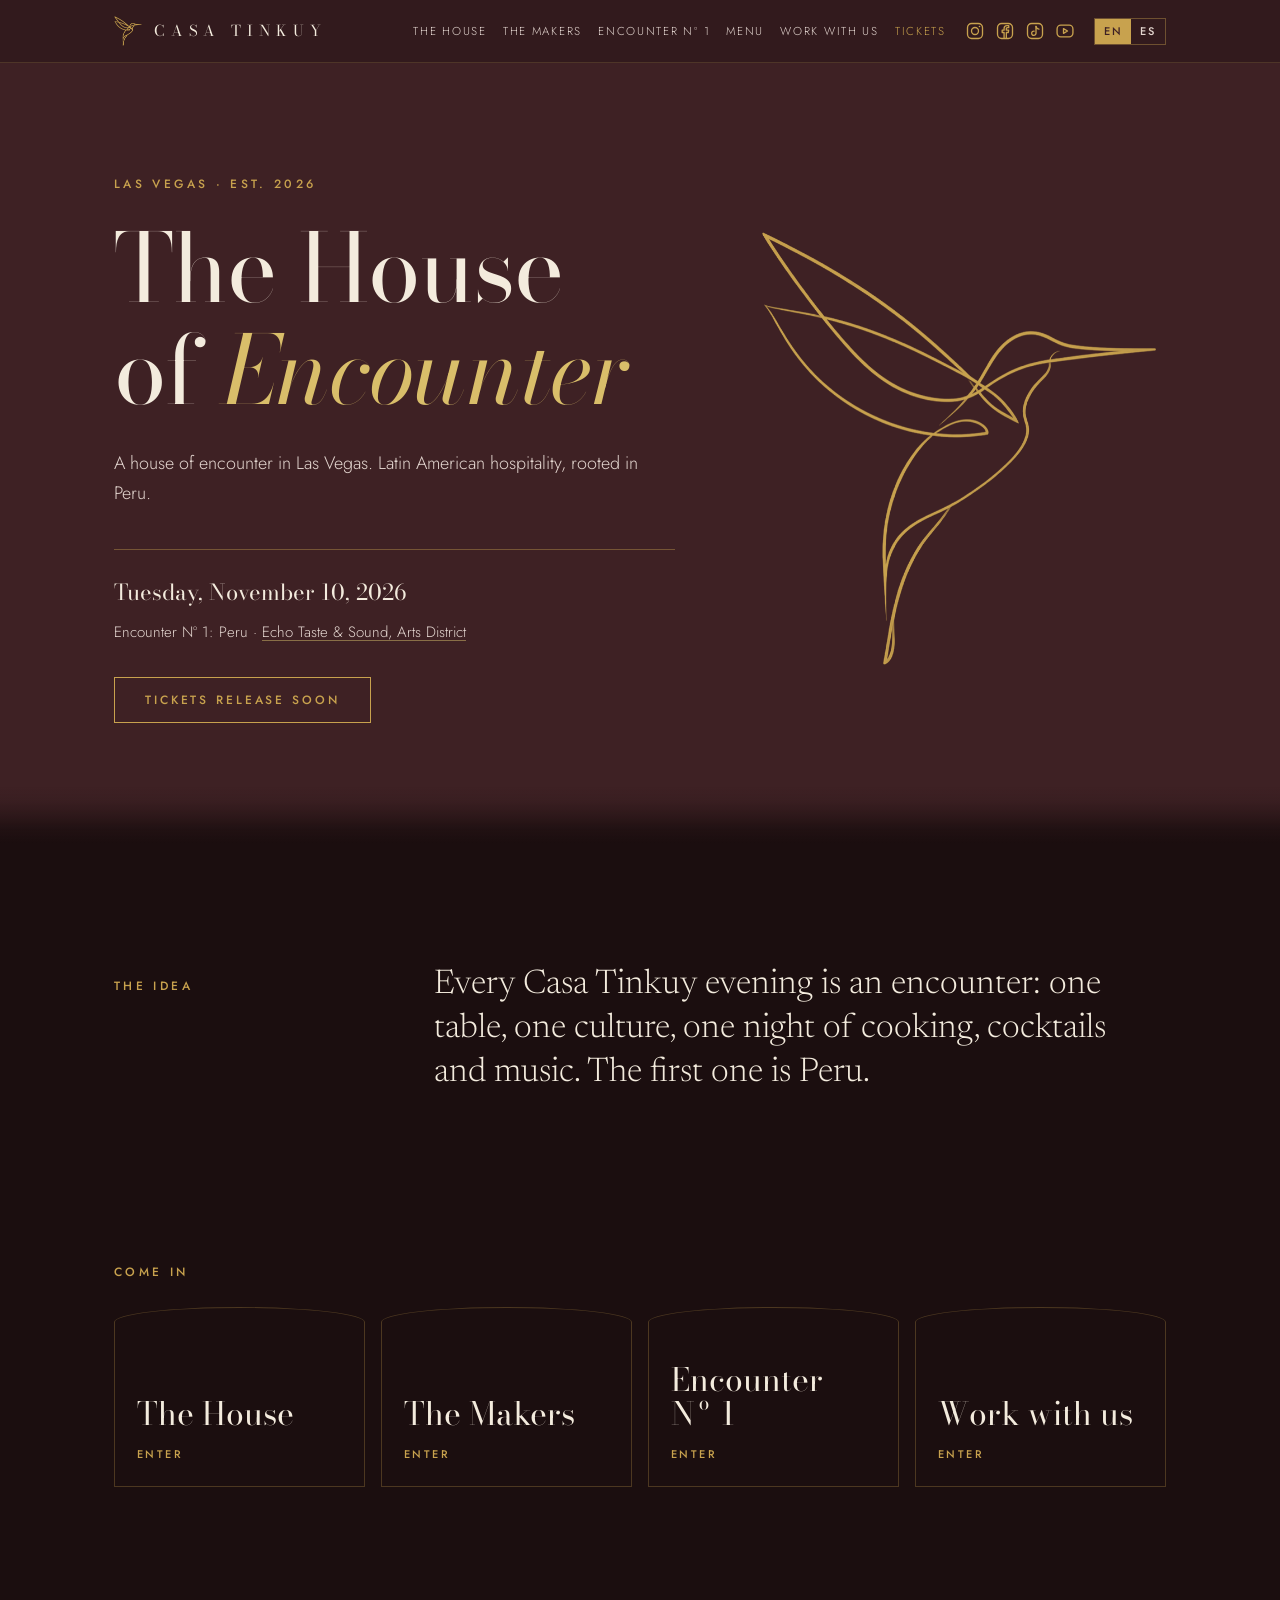
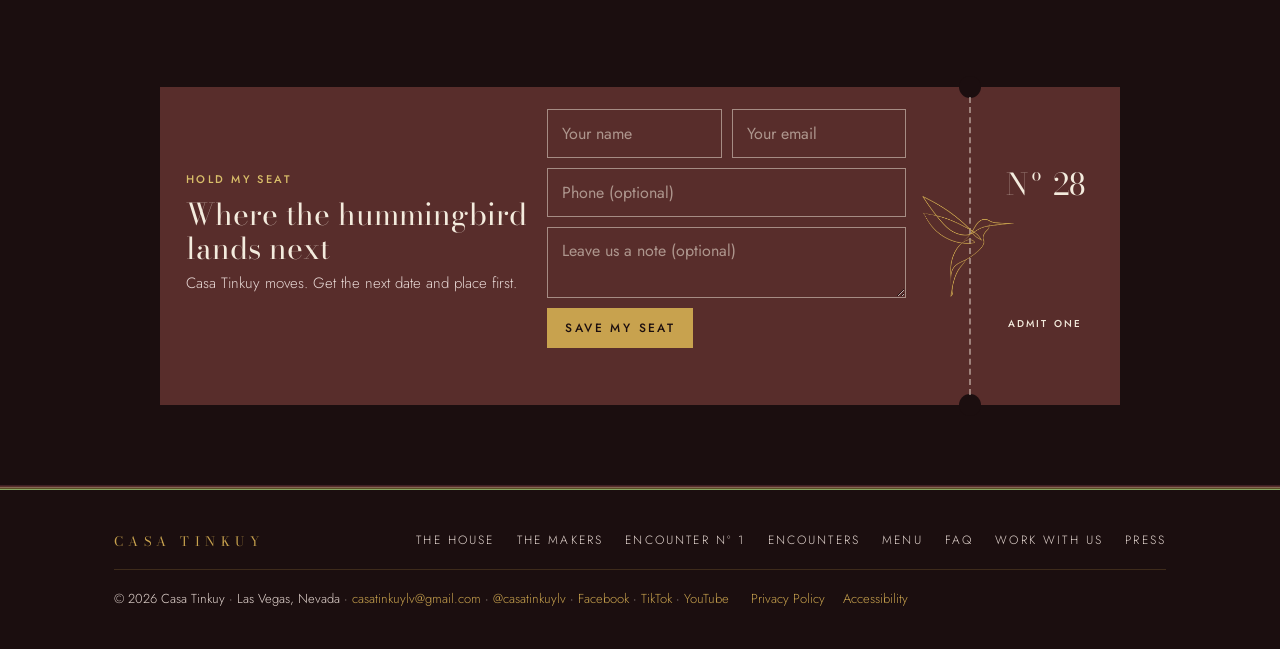
==== commit eed6cb60: "Sign-up form: add name, phone and note fields Co-Authored-By: Claude Opus 5.5 <noreply@anthropic.com" ====
--- a/index.html
+++ b/index.html
@@ -22,6 +22,7 @@
 <link rel="icon" type="image/png" href="images/favicon.png">
 <link rel="apple-touch-icon" href="images/logo-gold-sm.png">
 <style>body{margin:0}img{max-width:100%}</style>
+<link rel="canonical" href="https://casatinkuy.com/">
 </head>
 <body>
 <header class="site">
@@ -116,8 +117,14 @@
         <form id="nl-form" name="newsletter" method="POST" data-netlify="true" netlify-honeypot="bot-field">
           <input type="hidden" name="form-name" value="newsletter">
           <p hidden><label>Leave this empty <input name="bot-field"></label></p>
+          <label hidden for="nl-name">Name</label>
+          <input id="nl-name" name="name" type="text" placeholder="Your name" data-i18n-ph="nlNm" required autocomplete="name">
           <label hidden for="nl-email">Email</label>
           <input id="nl-email" name="email" type="email" placeholder="Your email" data-i18n-ph="nlPh" required autocomplete="email">
+          <label hidden for="nl-phone">Phone</label>
+          <input id="nl-phone" name="phone" type="tel" placeholder="Phone (optional)" data-i18n-ph="nlTel" autocomplete="tel">
+          <label hidden for="nl-msg">Message</label>
+          <textarea id="nl-msg" name="message" rows="2" placeholder="Leave us a note (optional)" data-i18n-ph="nlMsg"></textarea>
           <button type="submit" data-i18n="nlB">Save my seat</button>
         </form>
         <p class="ok" id="nl-ok" aria-live="polite"></p>
--- a/styles.css
+++ b/styles.css
@@ -589,3 +589,22 @@
   }
 
   nav.primary .nav-social a { color: var(--gold); }
+
+  .doorway dl > div + div { margin-top: 22px; }
+  .doorway dd.cal { margin-top: 14px; display: flex; flex-wrap: wrap; justify-content: center; align-items: center; gap: 6px; }
+  .doorway dd.cal .cal-l { width: 100%; font-size: 11px; letter-spacing: 0.2em; text-transform: uppercase; color: var(--gold-dim); }
+  .doorway dd.cal a { display: inline-block; font-size: 11px; font-weight: 500; letter-spacing: 0.14em; text-transform: uppercase; color: var(--gold); text-decoration: none; border: 1px solid var(--gold); padding: 8px 9px; white-space: nowrap; }
+
+  .doorway { aspect-ratio: auto; }
+  .doorway .inside { position: relative; inset: auto; padding: 76px 21% 68px; }
+  @media (max-width: 860px) { .doorway .inside { inset: auto; padding: 64px 18% 56px; } }
+
+  .letter-band form { display: grid; grid-template-columns: 1fr 1fr; gap: 10px; }
+  .letter-band input[type=text], .letter-band input[type=email], .letter-band input[type=tel], .letter-band textarea {
+    min-width: 0; width: 100%; box-sizing: border-box; font: 400 16px var(--sans); padding: 12px 14px;
+    border: 1px solid rgba(243,235,221,.5); background: transparent; color: var(--stone); border-radius: 0; }
+  .letter-band textarea, .letter-band input[type=tel] { grid-column: 1 / -1; }
+  .letter-band textarea { resize: vertical; min-height: 48px; line-height: 1.4; }
+  .letter-band textarea::placeholder { color: var(--stone); opacity: .55; }
+  .letter-band form button { grid-column: 1 / -1; justify-self: start; }
+  @media (max-width: 520px) { .letter-band form { grid-template-columns: 1fr; } .letter-band form button { justify-self: stretch; } }
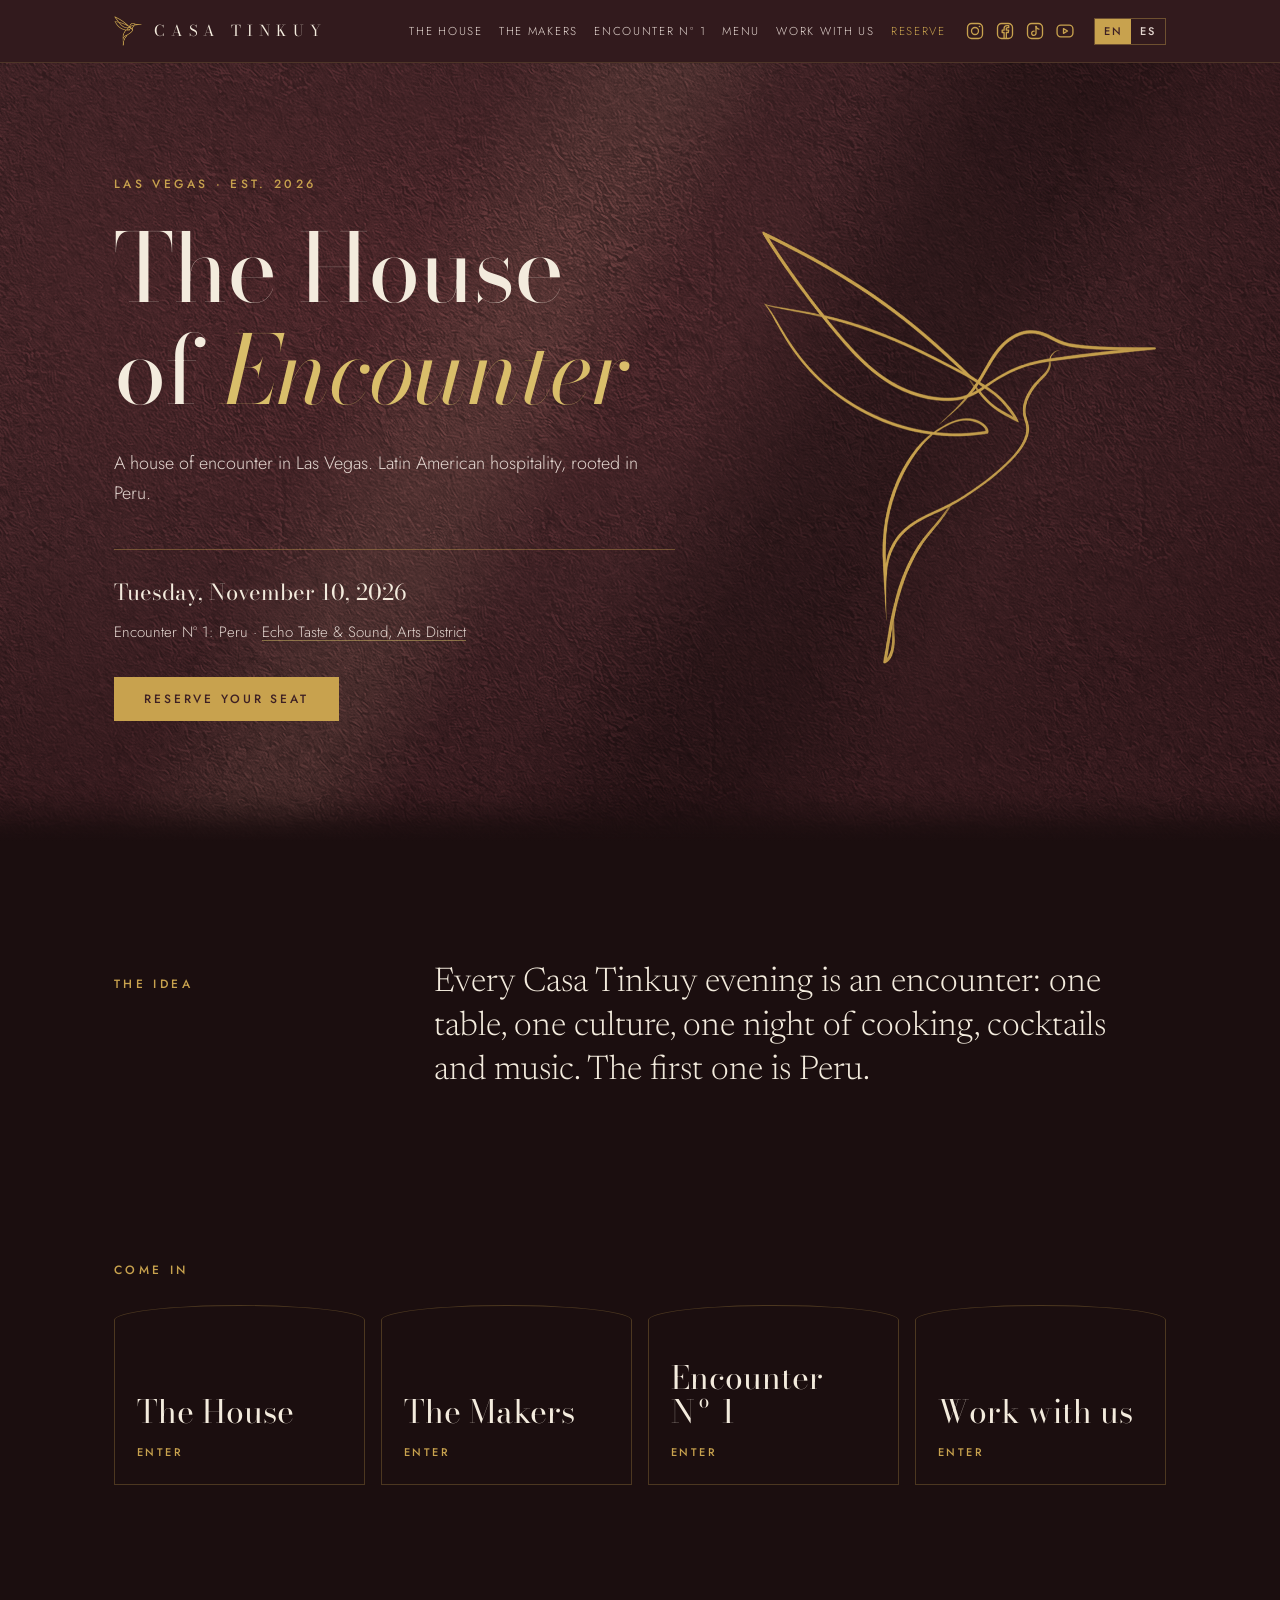
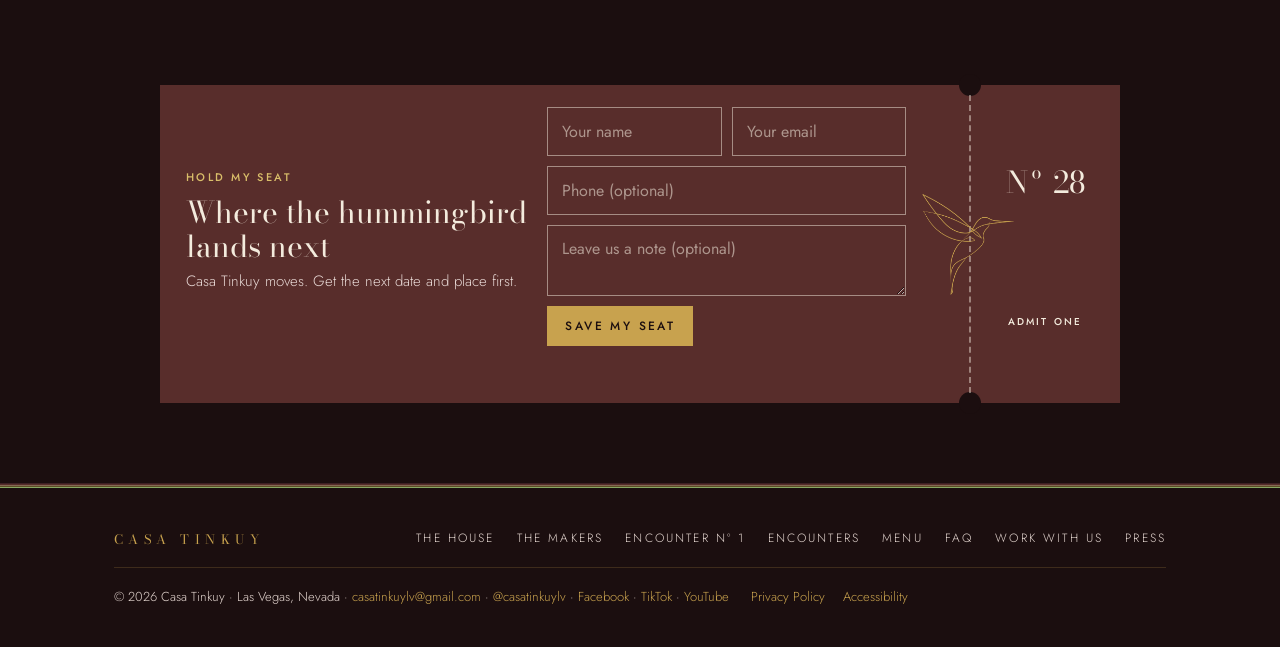
==== commit ef55933e: "Switch to reservations: add /reserve link, three seatings at 4:30/6:30/8:30 Co-Authored-By: Claude O" ====
--- a/index.html
+++ b/index.html
@@ -23,6 +23,11 @@
 <link rel="apple-touch-icon" href="images/logo-gold-sm.png">
 <style>body{margin:0}img{max-width:100%}</style>
 <link rel="canonical" href="https://casatinkuy.com/">
+<script>
+(function(){if(!/(^|\.)casatinkuy\.com$/.test(location.hostname))return;
+var s=document.createElement("script");s.async=1;s.src="https://www.googletagmanager.com/gtag/js?id=G-Z47N3SJFXM";document.head.appendChild(s);
+window.dataLayer=window.dataLayer||[];window.gtag=function(){dataLayer.push(arguments);};gtag("js",new Date());gtag("config","G-Z47N3SJFXM");
+})();</script>
 </head>
 <body>
 <header class="site">
@@ -37,7 +42,7 @@
         <a href="november-10.html" data-i18n="navE">Encounter Nº 1</a>
         <a href="menu.html" data-i18n="navMenu">Menu</a>
         <a href="work.html" data-i18n="navW">Work with us</a>
-        <a class="cta" href="november-10.html#tickets" data-i18n="nav6">Tickets</a>
+        <a class="cta" href="november-10.html#tickets" data-i18n="nav6">Reserve</a>
         <div class="nav-social"><a class="ig" href="https://www.instagram.com/casatinkuylv/" target="_blank" rel="noopener" aria-label="Casa Tinkuy on Instagram">
         <svg viewBox="0 0 24 24" width="20" height="20" aria-hidden="true" fill="none" stroke="currentColor" stroke-width="1.6"><rect x="3" y="3" width="18" height="18" rx="5"/><circle cx="12" cy="12" r="4.2"/><circle cx="17.4" cy="6.6" r="1" fill="currentColor" stroke="none"/></svg>
       </a>
@@ -83,7 +88,7 @@
           <strong data-i18n="heroDate">Tuesday, November 10, 2026</strong>
           <span data-i18n="heroWhere">Encounter Nº 1: Peru · <a class="addr" href="https://www.google.com/maps/search/?api=1&amp;query=Echo+Taste+%26+Sound+1301+S+Main+St+Ste+160+Las+Vegas+NV+89104" target="_blank" rel="noopener">Echo Taste &amp; Sound, Arts District</a></span>
         </div>
-        <div class="actions"><a id="hero-btn" class="btn soon" href="november-10.html#tickets" data-i18n="heroBtn">Tickets release soon</a></div>
+        <div class="actions"><a id="hero-btn" class="btn soon" href="november-10.html#tickets" data-i18n="heroBtn">Reservations open soon</a></div>
       </div>
       <img class="mark" src="images/logo-gold.png" alt="The Casa Tinkuy hummingbird" width="740" height="805">
     </div>
--- a/styles.css
+++ b/styles.css
@@ -608,3 +608,51 @@
   .letter-band textarea::placeholder { color: var(--stone); opacity: .55; }
   .letter-band form button { grid-column: 1 / -1; justify-self: start; }
   @media (max-width: 520px) { .letter-band form { grid-template-columns: 1fr; } .letter-band form button { justify-self: stretch; } }
+
+  /* ---------- Stone wall texture and stairs (Oct 9) ---------- */
+  .hero, .pagehead { position: relative; isolation: isolate; background:
+      linear-gradient(118deg, transparent 30%, rgba(243,214,170,.08) 37%, rgba(243,214,170,.08) 41%, transparent 47%, transparent 52%, rgba(10,4,5,.32) 60%, rgba(10,4,5,.32) 66%, transparent 74%),
+      radial-gradient(ellipse 80% 70% at 30% 30%, #4A2629 0%, #3E2124 55%, #33191C 100%); }
+  .hero::after, .pagehead::after { content: ""; position: absolute; inset: 0; z-index: -1; pointer-events: none;
+    background: url(images/plaster.jpg) 0 0 / 860px auto repeat; opacity: .32; mix-blend-mode: overlay; }
+  .hero::before { content: ""; position: absolute; right: 0; bottom: 0; width: 52%; height: 34%; z-index: -1;
+    background: url(images/steps.svg) right bottom / contain no-repeat; }
+  .pagehead::before { content: ""; position: absolute; right: 0; top: 0; bottom: 0; width: 260px; z-index: -1;
+    background: url(images/step-window.svg) right center / auto 100% no-repeat; }
+  @media (max-width: 760px) {
+    .hero { padding-bottom: 150px; }
+    .hero::before { width: 100%; height: 110px; }
+    .pagehead::before { width: 110px; opacity: .8; }
+    .hero::after, .pagehead::after { background-size: 560px auto; }
+  }
+  .letter-band::before { content: ""; display: block; width: min(960px, 100%); height: 34px; margin: 0 auto clamp(28px, 4vw, 44px);
+    background: url(images/step-divider.svg) center / 100% 100% no-repeat; }
+
+  .hero::before, .pagehead::before, .letter-band::before { content: none; display: none; }
+  @media (max-width: 760px) { .hero { padding-bottom: clamp(64px, 10vw, 120px); } }
+
+  .hero::before, .pagehead::before, .letter-band::before { content: none; display: none; }
+  @media (max-width: 760px) { .hero { padding-bottom: clamp(64px, 10vw, 120px); } }
+
+  .menu-dinner { position: relative; --sec-bg: var(--night); }
+  .menu-dinner::before {
+    content: ""; position: absolute; left: 0; right: 0; top: -56px; height: 56px; z-index: 1; pointer-events: none;
+    background: linear-gradient(to bottom,
+      color-mix(in srgb, var(--sec-bg) 0%, transparent) 0%,
+      color-mix(in srgb, var(--sec-bg) 12%, transparent) 25%,
+      color-mix(in srgb, var(--sec-bg) 45%, transparent) 50%,
+      color-mix(in srgb, var(--sec-bg) 82%, transparent) 75%,
+      var(--sec-bg) 100%); }
+  @media (max-width: 760px) { .menu-dinner::before { top: -36px; height: 36px; } }
+
+  .threshold { --sec-bg: var(--plum); } .enc, .legal { --sec-bg: var(--night); }
+  .threshold, .enc, .legal { position: relative; }
+  .threshold::before, .enc::before, .legal::before {
+    content: ""; position: absolute; left: 0; right: 0; top: -56px; height: 56px; z-index: 1; pointer-events: none;
+    background: linear-gradient(to bottom,
+      color-mix(in srgb, var(--sec-bg) 0%, transparent) 0%,
+      color-mix(in srgb, var(--sec-bg) 12%, transparent) 25%,
+      color-mix(in srgb, var(--sec-bg) 45%, transparent) 50%,
+      color-mix(in srgb, var(--sec-bg) 82%, transparent) 75%,
+      var(--sec-bg) 100%); }
+  @media (max-width: 760px) { .threshold::before, .enc::before, .legal::before { top: -36px; height: 36px; } }
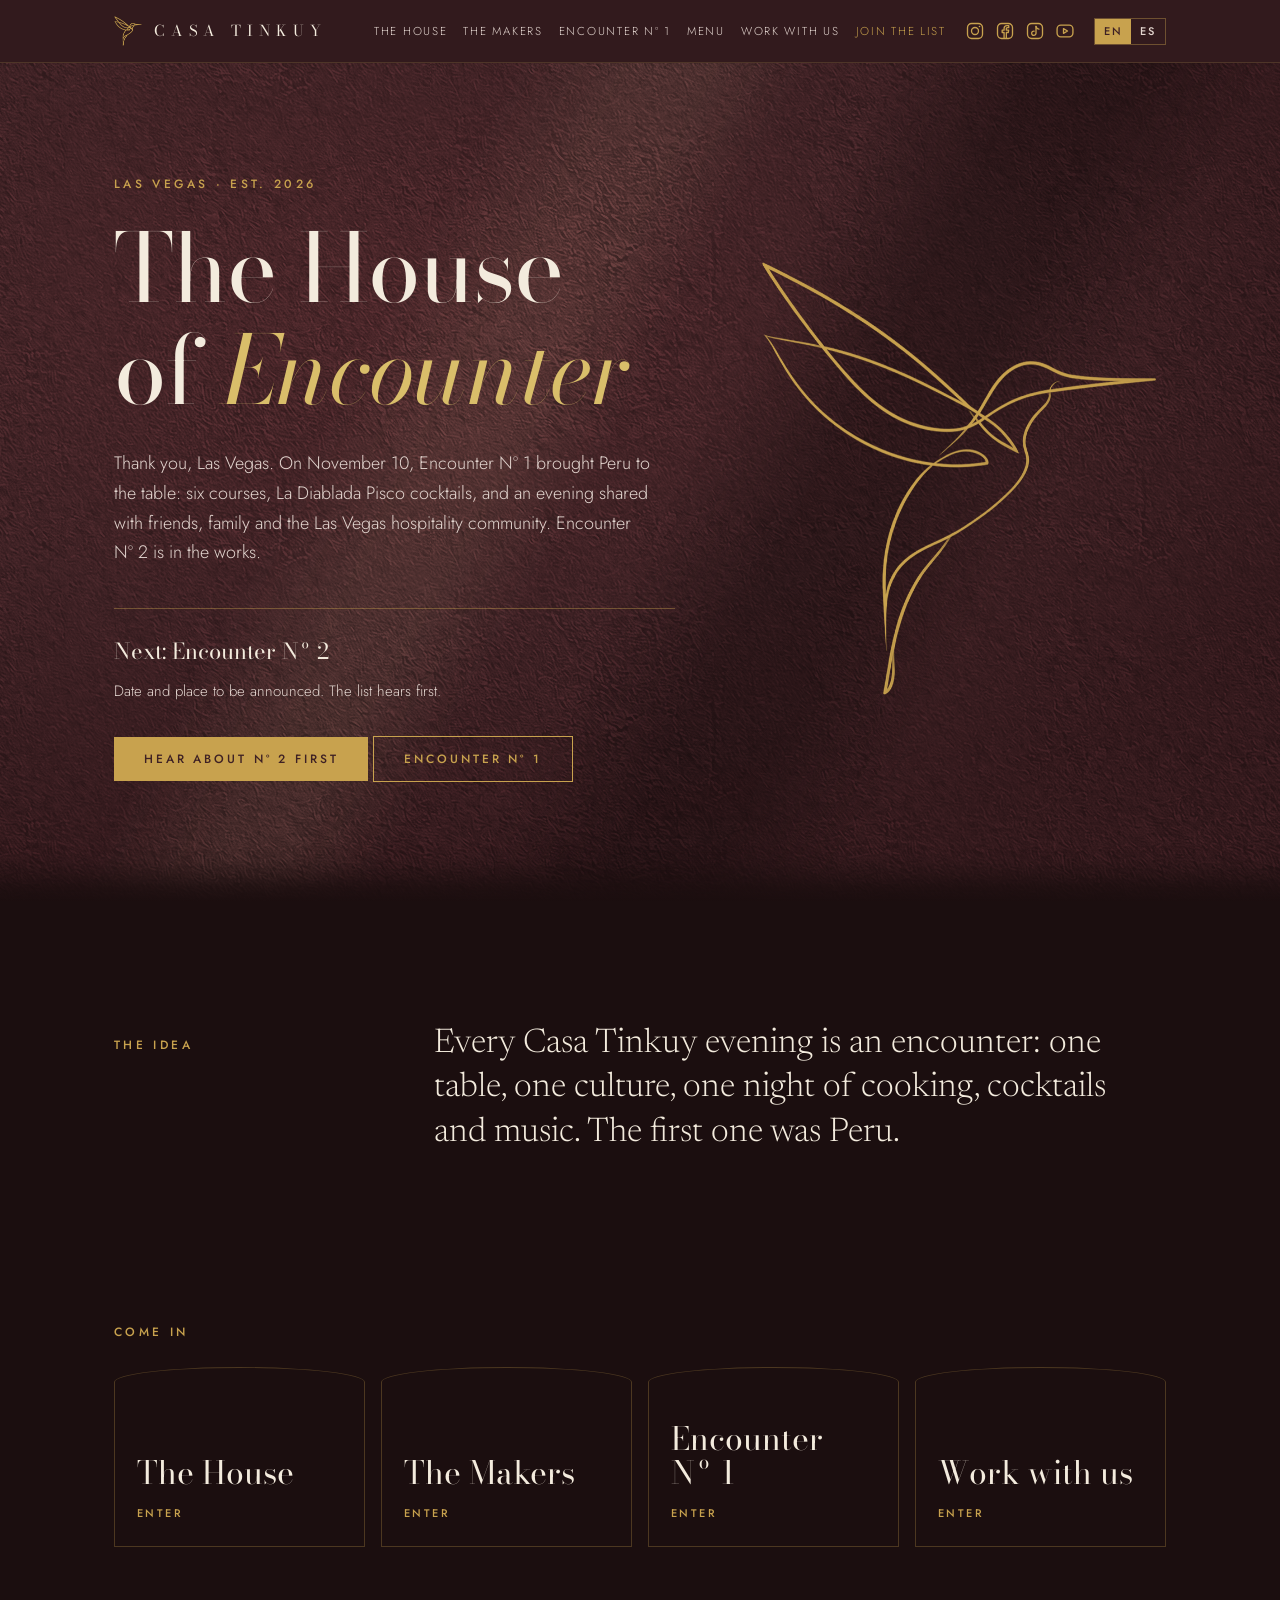
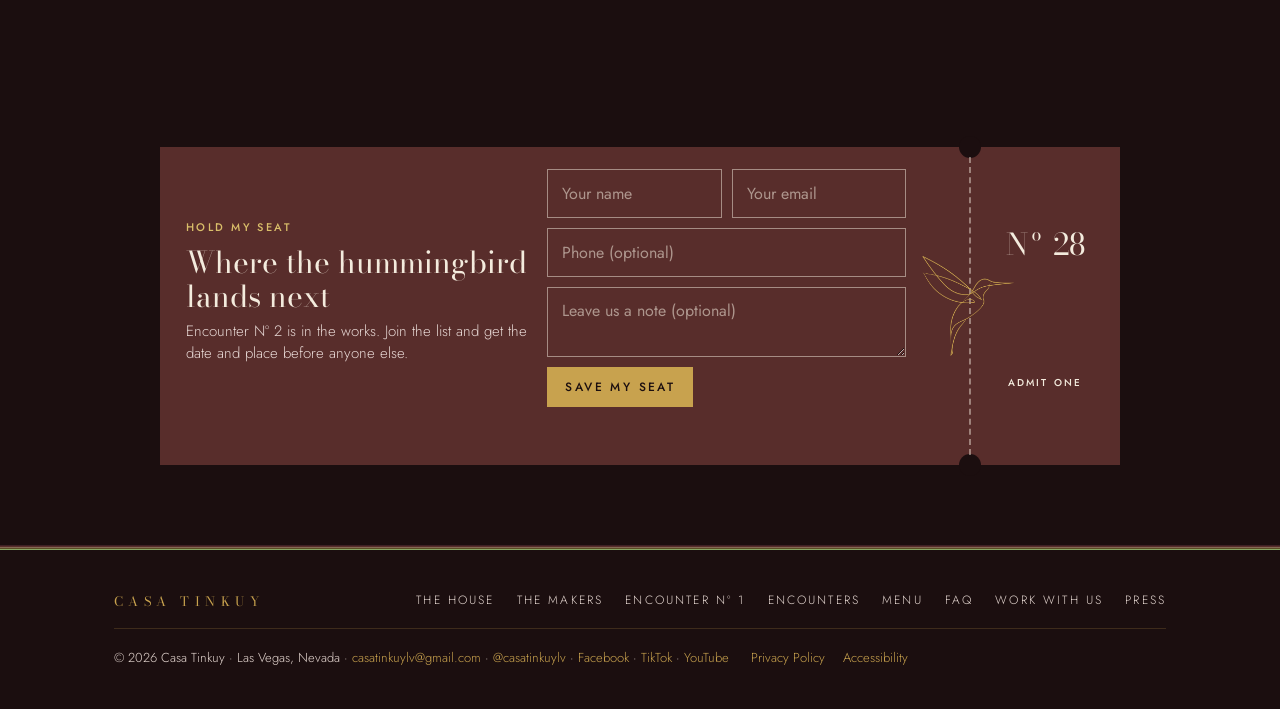
==== commit 16e5da6f: "Post-event update: thank-you homepage, Encounter Nº 2 sign-up, close Nº 1 reservations Co-Authored-B" ====
--- a/index.html
+++ b/index.html
@@ -42,7 +42,7 @@
         <a href="november-10.html" data-i18n="navE">Encounter Nº 1</a>
         <a href="menu.html" data-i18n="navMenu">Menu</a>
         <a href="work.html" data-i18n="navW">Work with us</a>
-        <a class="cta" href="november-10.html#tickets" data-i18n="nav6">Reserve</a>
+        <a class="cta" href="index.html#list" data-i18n="navList">Join the list</a>
         <div class="nav-social"><a class="ig" href="https://www.instagram.com/casatinkuylv/" target="_blank" rel="noopener" aria-label="Casa Tinkuy on Instagram">
         <svg viewBox="0 0 24 24" width="20" height="20" aria-hidden="true" fill="none" stroke="currentColor" stroke-width="1.6"><rect x="3" y="3" width="18" height="18" rx="5"/><circle cx="12" cy="12" r="4.2"/><circle cx="17.4" cy="6.6" r="1" fill="currentColor" stroke="none"/></svg>
       </a>
@@ -81,14 +81,14 @@
 <section class="hero">
     <div class="wrap">
       <div>
-        <p class="label" data-i18n="heroLabel">Las Vegas · Est. 2026</p>
+        <p class="label" data-i18n="poLabel">Las Vegas · Est. 2026</p>
         <h1 data-i18n="heroTitle">The House of <em>Encounter</em></h1>
-        <p class="lede" data-i18n="heroLede">A house of encounter in Las Vegas. Latin American hospitality, rooted in Peru.</p>
+        <p class="lede" data-i18n="poLede">Thank you, Las Vegas. On November 10, Encounter Nº 1 brought Peru to the table: six courses, La Diablada Pisco cocktails, and an evening shared with friends, family and the Las Vegas hospitality community. Encounter Nº 2 is in the works.</p>
         <div class="date-line">
-          <strong data-i18n="heroDate">Tuesday, November 10, 2026</strong>
-          <span data-i18n="heroWhere">Encounter Nº 1: Peru · <a class="addr" href="https://www.google.com/maps/search/?api=1&amp;query=Echo+Taste+%26+Sound+1301+S+Main+St+Ste+160+Las+Vegas+NV+89104" target="_blank" rel="noopener">Echo Taste &amp; Sound, Arts District</a></span>
+          <strong data-i18n="poDate">Next: Encounter Nº 2</strong>
+          <span data-i18n="poWhere">Date and place to be announced. The list hears first.</span>
         </div>
-        <div class="actions"><a id="hero-btn" class="btn soon" href="november-10.html#tickets" data-i18n="heroBtn">Reservations open soon</a></div>
+        <div class="actions"><a id="hero-btn" class="btn" href="#list" data-i18n="poBtn">Hear about Nº 2 first</a> <a class="btn soon" href="november-10.html" data-i18n="poBtn2">Encounter Nº 1</a></div>
       </div>
       <img class="mark" src="images/logo-gold.png" alt="The Casa Tinkuy hummingbird" width="740" height="805">
     </div>
@@ -96,7 +96,7 @@
   <section class="why">
     <div class="wrap">
       <p class="label" data-i18n="whyLabel">The idea</p>
-      <p class="statement" data-i18n="whyText">Every Casa Tinkuy evening is an encounter: one table, one culture, one night of cooking, cocktails and music. The first one is Peru.</p>
+      <p class="statement" data-i18n="poWhy">Every Casa Tinkuy evening is an encounter: one table, one culture, one night of cooking, cocktails and music. The first one was Peru.</p>
     </div>
   </section>
   <section class="rooms">
@@ -118,7 +118,7 @@
     <div class="tk">
       <span class="notch t"></span><span class="notch b"></span>
       <div class="main">
-        <div><span class="k" data-i18n="nlK">Hold my seat</span><h2 data-i18n="nlT">Where the hummingbird lands next</h2><p class="sub" data-i18n="nlS">Casa Tinkuy moves. Get the next date and place first.</p></div>
+        <div><span class="k" data-i18n="nlK">Hold my seat</span><h2 data-i18n="nlT">Where the hummingbird lands next</h2><p class="sub" data-i18n="poNlS">Encounter Nº 2 is in the works. Join the list and get the date and place before anyone else.</p></div>
         <form id="nl-form" name="newsletter" method="POST" data-netlify="true" netlify-honeypot="bot-field">
           <input type="hidden" name="form-name" value="newsletter">
           <p hidden><label>Leave this empty <input name="bot-field"></label></p>
--- a/styles.css
+++ b/styles.css
@@ -656,3 +656,54 @@
       color-mix(in srgb, var(--sec-bg) 82%, transparent) 75%,
       var(--sec-bg) 100%); }
   @media (max-width: 760px) { .threshold::before, .enc::before, .legal::before { top: -36px; height: 36px; } }
+
+/* Reserve button inside the date card, price line on The Dinner */
+.doorway dd.book { margin-top: 16px; }
+.doorway dd.book .btn { padding: 13px 18px; font-size: 11px; letter-spacing: 0.2em; white-space: nowrap; }
+.way p.price { color: var(--gold); font-size: 14px; letter-spacing: 0.04em; margin-top: 6px; }
+
+/* Top-of-page reserve button and waitlist */
+.pagehead .head-cta { margin-top: 26px; }
+.waitlist { width: 100%; max-width: 560px; }
+.waitlist form { display: grid; grid-template-columns: 1fr 1fr; gap: 10px; }
+.waitlist input { font: 400 16px var(--sans); padding: 12px 14px; border: 1px solid rgba(243,235,221,.5); background: transparent; color: var(--stone); border-radius: 0; min-width: 0; }
+.waitlist input::placeholder { color: var(--stone); opacity: .55; }
+.waitlist button { grid-column: 1 / -1; border: 0; cursor: pointer; }
+.waitlist .ok { margin-top: 12px; }
+@media (max-width: 520px) { .waitlist form { grid-template-columns: 1fr; } }
+
+/* Menu page: arc paragraph and photos */
+.menu-arc { font-family: var(--serif); font-size: clamp(20px, 2.2vw, 26px); line-height: 1.45; color: var(--stone); }
+.menu-photos { display: grid; grid-template-columns: 1fr 1fr; gap: 12px; }
+.menu-photos figure { margin: 0; }
+.menu-photos img { display: block; width: 100%; height: auto; aspect-ratio: 4 / 5; object-fit: cover; border: 1px solid rgba(200, 162, 78, 0.35); }
+.menu-photos figcaption { grid-column: 1 / -1; font-size: 13px; color: var(--gold-dim); font-style: italic; }
+.menu-note { font-size: 14px; letter-spacing: 0.04em; color: var(--gold); }
+
+/* Menu page: cocktail section photo and note */
+.program-top { display: grid; grid-template-columns: minmax(0, 1.15fr) minmax(0, 0.85fr); gap: clamp(32px, 5vw, 72px); align-items: start; margin-bottom: clamp(40px, 6vw, 72px); }
+.program-top .head { margin-bottom: 0; }
+.cocktail-photo { margin: 0; }
+.cocktail-photo img { display: block; width: 100%; height: auto; aspect-ratio: 4 / 5; object-fit: cover; border: 1px solid rgba(200, 162, 78, 0.35); }
+.maker-note { margin: 4px 0; padding-left: 18px; border-left: 1px solid var(--gold); }
+.maker-note p { font-family: var(--serif); font-size: clamp(18px, 1.9vw, 22px); line-height: 1.5; color: var(--stone); }
+.maker-note cite { display: block; margin-top: 10px; font-style: normal; font-size: 11px; letter-spacing: 0.22em; text-transform: uppercase; color: var(--gold); }
+@media (max-width: 760px) { .program-top { grid-template-columns: 1fr; } }
+
+/* Match section label color: "The cocktails" in gold like "The dinner" */
+.program .head .label { color: var(--gold); }
+
+/* Cocktail section: two photos like the dinner, chicha morada beside the non-alcoholic line */
+.program-top { grid-template-columns: minmax(0, 1fr) minmax(0, 1fr); }
+.na-line { display: grid; grid-template-columns: 88px 1fr; gap: 16px; align-items: center; }
+.na-line img { display: block; width: 88px; height: 88px; object-fit: cover; border: 1px solid rgba(200, 162, 78, 0.35); }
+.na-line p { margin: 0; }
+@media (max-width: 760px) { .program-top { grid-template-columns: 1fr; } }
+
+/* Order: text, photos, then the non-alcoholic line on phones; side by side on laptops */
+.program-top { grid-template-areas: "head photos" "na photos"; grid-template-rows: auto 1fr; row-gap: 22px; }
+.program-top > .head { grid-area: head; }
+.program-top > .cocktail-pair { grid-area: photos; }
+.program-top > .na-line { grid-area: na; align-self: start; }
+@media (max-width: 760px) { .program-top { grid-template-areas: "head" "photos" "na"; grid-template-rows: auto; } }
+.program .na-line p.pisco { font-family: var(--serif); font-style: italic; font-size: 19px; color: var(--stone); }
